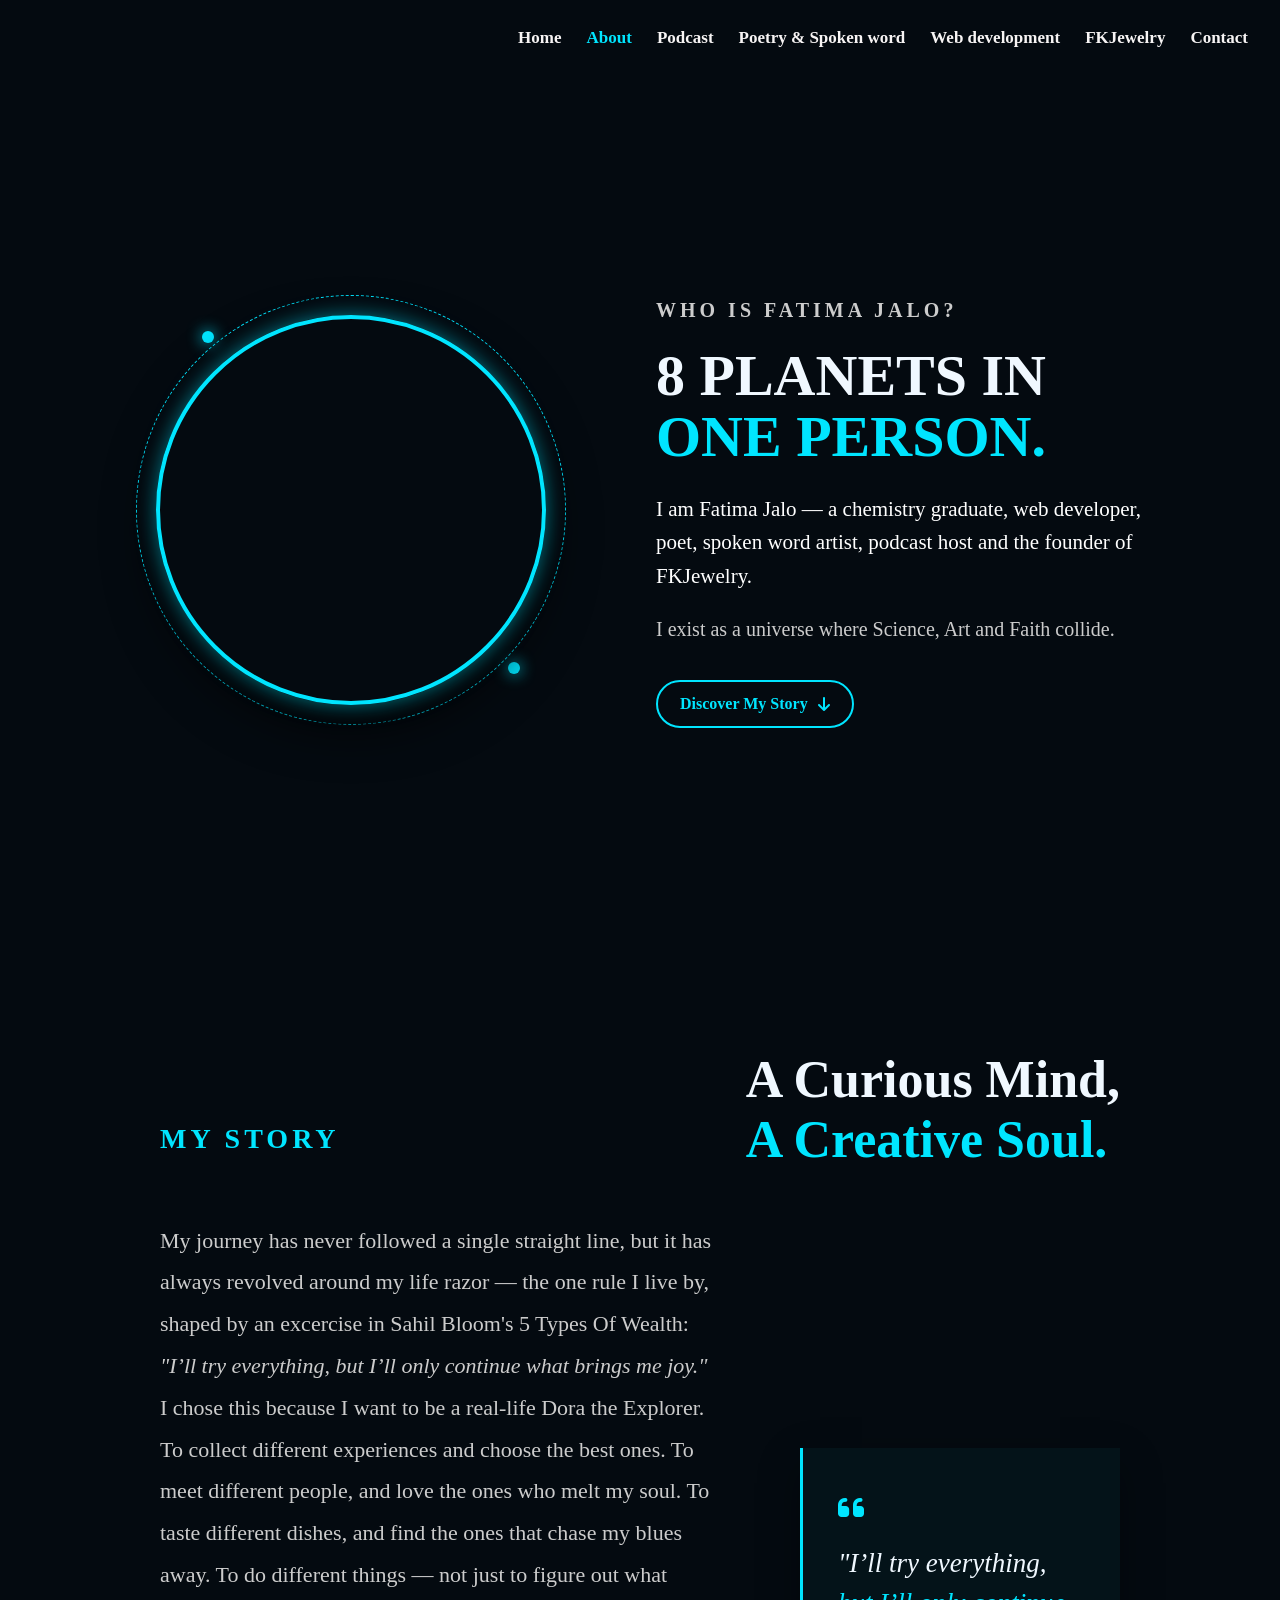
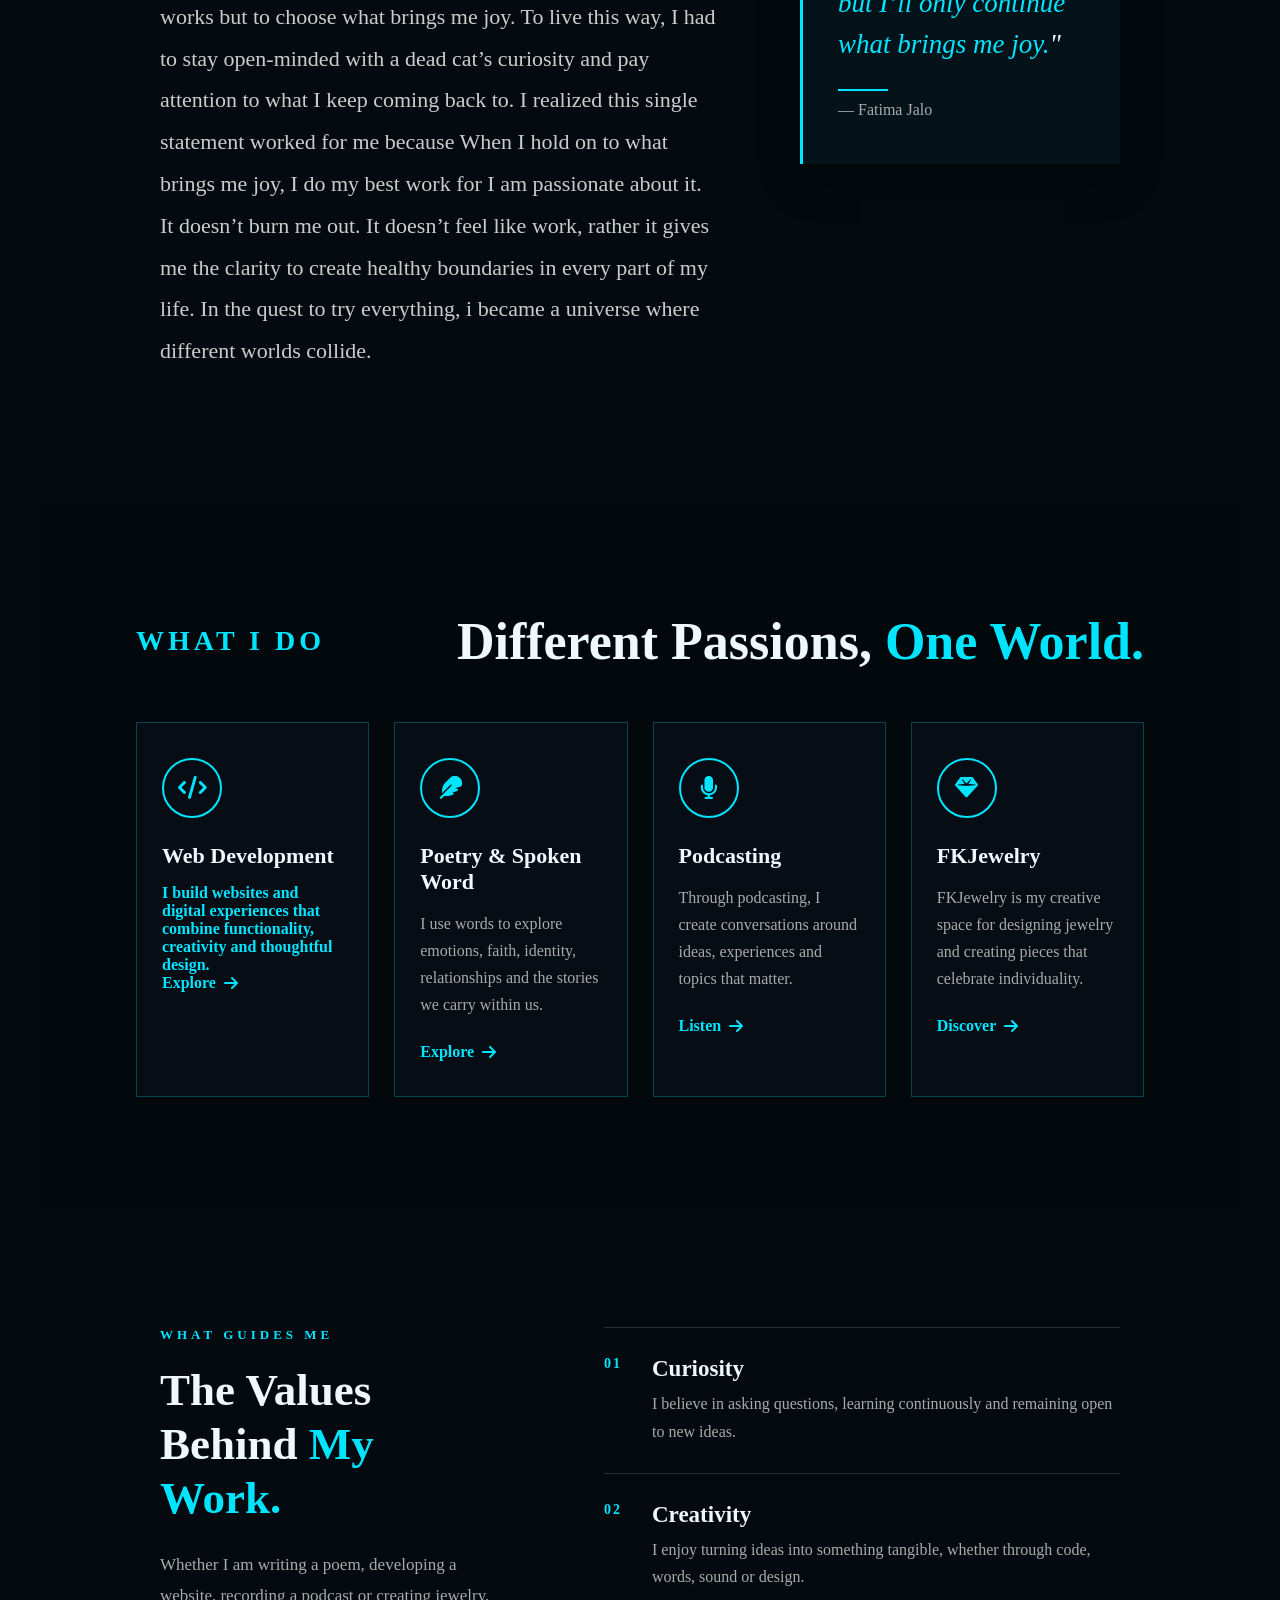
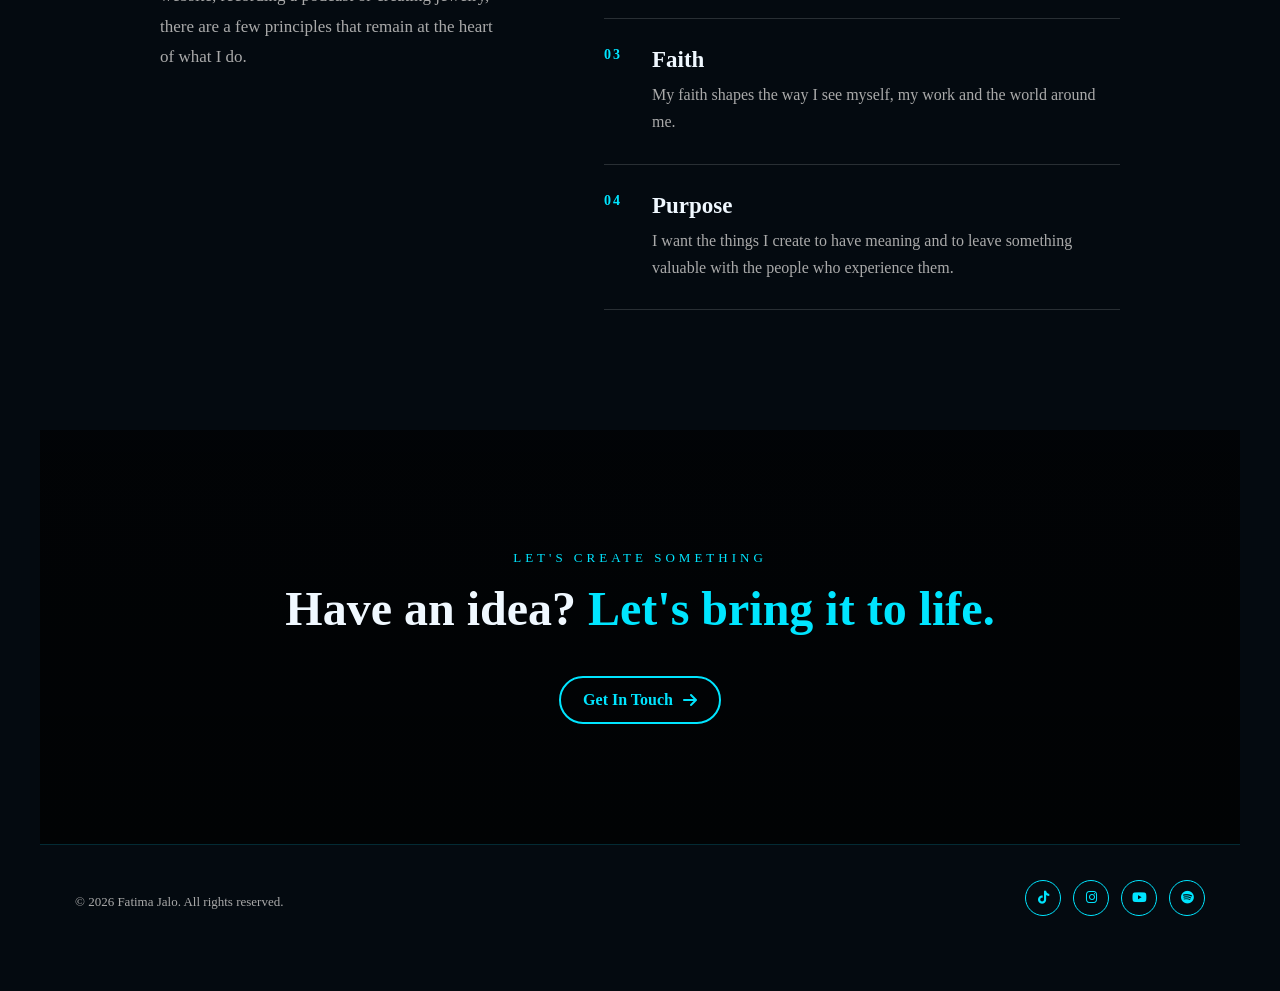
==== about.html @ ada79c73 "Rename About.html to about.html" ====
<!DOCTYPE html>
<html lang="en">
<head>
    <meta charset="UTF-8">
    <meta http-equiv="X-UA-Compatible" content="IE=edge">
    <meta name="viewport" content="width=device-width, initial-scale=1.0">

    <meta name="description"
          content="Learn more about Fatima Jalo, a chemistry graduate, web developer, poet, podcast host, spoken word artist and founder of FKJewelry.">

    <meta name="keywords"
          content="Fatima Jalo, web developer, chemistry, poetry, spoken word, podcast, FKJewelry, Nigeria">

    <meta name="author" content="Fatima Jalo">

    <title>About - Fatima Jalo</title>

    <!-- Font Awesome -->
    <link
        href="https://cdnjs.cloudflare.com/ajax/libs/font-awesome/6.5.0/css/all.min.css"
        rel="stylesheet">

    <!-- Main stylesheet -->
    <link rel="stylesheet" href="css stylesheet.css">

    <!-- About page stylesheet -->
    <link rel="stylesheet" href="about.css">
</head>

<body>

<div class="overlay">

    <!-- ================= NAVBAR ================= -->

    <header>
        <nav class="navbar">
            <a href="Index.html">Home</a>
            <a href="About.html" class="active">About</a>
            <a href="Podcast.html">Podcast</a>
            <a href="Poetry & Spoken word.html">Poetry & Spoken word</a>
            <a href="Web development.html">Web development</a>
            <a href="FKJewelry.html">FKJewelry</a>
            <a href="Contact.html">Contact</a>
        </nav>
    </header>


    <!-- ================= ABOUT HERO ================= -->

    <main>

        <section class="about-hero">

            <div class="about-image">
                <div class="image-ring"></div>

                <img
                    src="WhatsApp Image 2026-08-05 at 4.56.08 AM.jpeg"
                    alt="Fatima Jalo"
                    class="about-photo">
            </div>


            <div class="about-intro">

                <p class="small-heading">WHO IS FATIMA JALO?</p>

                <h1>
                    8 PLANETS IN<span> ONE PERSON.</span>
                </h1>

                <p class="intro-text">
                    I am Fatima Jalo — a chemistry graduate, web developer,
                    poet, spoken word artist, podcast host and the founder
                    of FKJewelry.
                </p>

                <p>
                    I exist as a universe where Science, Art and Faith collide.
                </p>

                <a href="#my-story" class="about-button">
                    Discover My Story
                    <i class="fa-solid fa-arrow-down"></i>
                </a>

            </div>

        </section>


        <!-- ================= MY STORY ================= -->

        <section class="story-section" id="my-story">

            <div class="section-heading">
                <p>MY STORY</p>
                <h2>A Curious Mind,<br><span>A Creative Soul.</span></h2>
            </div>

            <div class="story-content">

                <div class="story-text">

                    <p>
                        My journey has never followed a single straight line,
                        but it has always revolved around my life razor — 
                        the one rule I live by, shaped by an excercise in Sahil Bloom's 5 Types Of Wealth:
                         <br><em>"I’ll try everything, but I’ll only continue what brings me joy."</em><br>
                         I chose this because I want to be a real-life Dora the Explorer.
                         To collect different experiences and choose the best ones.
                         To meet different people, and love the ones who melt my soul.
                         To taste different dishes, and find the ones that chase my blues away.
                         To do different things — not just to figure out what works but to choose what brings me joy.
                         
                        To live this way, I had to stay open-minded with a dead cat’s curiosity and pay attention to what I keep coming back to.
                        
                        I realized this single statement worked for me because 
                         When I hold on to what brings me joy,  I do my best work for I am passionate about it.
                         It doesn’t burn me out. It doesn’t feel like work, rather  it gives me the clarity to 
                         create healthy boundaries in every part of my life. In the quest to try everything, i became a universe where different worlds collide. 
                 

                    </p>

                    

                </div>

                <div class="quote-box">

                    <i class="fa-solid fa-quote-left"></i>

                    <blockquote>
                        "I’ll try everything, 
                        <span>but I’ll only continue what brings me joy.</span>"
                    </blockquote>

                    <div class="quote-line"></div>

                    <p>— Fatima Jalo</p>

                </div>

            </div>

        </section>


        <!-- ================= WHAT I DO ================= -->

        <section class="work-section">

            <div class="section-heading center">

                <p>WHAT I DO</p>

                <h2>
                    Different Passions,
                    <span>One World.</span>
                </h2>

            </div>


            <div class="cards-container">

                <!-- Web Development -->

                <div class="about-card">

                    <div class="card-icon">
                        <i class="fa-solid fa-code"></i>
                    </div>

                    <h3>Web Development</h3>

                    <a href="we img.jpg"

                    <p>
                        I build websites and digital experiences that combine
                        functionality, creativity and thoughtful design.
                    </p>

                    <a href="Web development.html">
                        Explore
                        <i class="fa-solid fa-arrow-right"></i>
                    </a>

                </div>


                <!-- Poetry -->

                <div class="about-card">

                    <div class="card-icon">
                        <i class="fa-solid fa-feather"></i>
                    </div>

                    <h3>Poetry & Spoken Word</h3>

                    <p>
                        I use words to explore emotions, faith, identity,
                        relationships and the stories we carry within us.
                    </p>

                    <a href="Poetry & Spoken word.html">
                        Explore
                        <i class="fa-solid fa-arrow-right"></i>
                    </a>

                </div>


                <!-- Podcast -->

                <div class="about-card">

                    <div class="card-icon">
                        <i class="fa-solid fa-microphone"></i>
                    </div>

                    <h3>Podcasting</h3>

                    <p>
                        Through podcasting, I create conversations around
                        ideas, experiences and topics that matter.
                    </p>

                    <a href="Podcast.html">
                        Listen
                        <i class="fa-solid fa-arrow-right"></i>
                    </a>

                </div>


                <!-- Jewelry -->

                <div class="about-card">

                    <div class="card-icon">
                        <i class="fa-solid fa-gem"></i>
                    </div>

                    <h3>FKJewelry</h3>

                    <p>
                        FKJewelry is my creative space for designing jewelry
                        and creating pieces that celebrate individuality.
                    </p>

                    <a href="FKJewelry.html">
                        Discover
                        <i class="fa-solid fa-arrow-right"></i>
                    </a>

                </div>

            </div>

        </section>


        <!-- ================= MY VALUES ================= -->

        <section class="values-section">

            <div class="values-intro">

                <p class="small-heading">WHAT GUIDES ME</p>

                <h2>
                    The Values Behind
                    <span>My Work.</span>
                </h2>

                <p>
                    Whether I am writing a poem, developing a website,
                    recording a podcast or creating jewelry, there are a few
                    principles that remain at the heart of what I do.
                </p>

            </div>


            <div class="values-list">

                <div class="value">
                    <span>01</span>

                    <div>
                        <h3>Curiosity</h3>
                        <p>
                            I believe in asking questions, learning continuously
                            and remaining open to new ideas.
                        </p>
                    </div>
                </div>


                <div class="value">
                    <span>02</span>

                    <div>
                        <h3>Creativity</h3>
                        <p>
                            I enjoy turning ideas into something tangible,
                            whether through code, words, sound or design.
                        </p>
                    </div>
                </div>


                <div class="value">
                    <span>03</span>

                    <div>
                        <h3>Faith</h3>
                        <p>
                            My faith shapes the way I see myself, my work and
                            the world around me.
                        </p>
                    </div>
                </div>


                <div class="value">
                    <span>04</span>

                    <div>
                        <h3>Purpose</h3>
                        <p>
                            I want the things I create to have meaning and to
                            leave something valuable with the people who
                            experience them.
                        </p>
                    </div>
                </div>

            </div>

        </section>


        <!-- ================= CALL TO ACTION ================= -->

        <section class="about-cta">

            <p>LET'S CREATE SOMETHING</p>

            <h2>
                Have an idea?
                <span>Let's bring it to life.</span>
            </h2>

            <a href="Contact.html" class="cta-button">
                Get In Touch
                <i class="fa-solid fa-arrow-right"></i>
            </a>

        </section>

    </main>


    <!-- ================= FOOTER ================= -->

    <footer>

        <p>
            © 2026 Fatima Jalo. All rights reserved.
        </p>

        <div class="footer-socials">

            <a href="https://www.tiktok.com/@fatimajalo"
               target="_blank"
               rel="noopener noreferrer">
                <i class="fa-brands fa-tiktok"></i>
            </a>

            <a href="https://www.instagram.com/e.ffkayy"
               target="_blank"
               rel="noopener noreferrer">
                <i class="fa-brands fa-instagram"></i>
            </a>

            <a href="https://youtube.com/@effkayy._jalo"
               target="_blank"
               rel="noopener noreferrer">
                <i class="fa-brands fa-youtube"></i>
            </a>

            <a href="https://open.spotify.com/show/6qIzVNLpwldoMzjCNXjj7g"
               target="_blank"
               rel="noopener noreferrer">
                <i class="fa-brands fa-spotify"></i>
            </a>

        </div>

    </footer>

</div>

</body>
</html>
---- css stylesheet.css ----
*{margin: 0;
  padding: 0;
  box-sizing: border-box;}

  
   body { background-image: url('bb.jpg'); 
    background-size: cover;
    background-position: center;
    background-attachment: fixed;
    background-repeat: no-repeat;
      color: aliceblue; }
    
    .overlay {
    background-color: rgba(0, 0, 0, 0.4);
    min-height: 100vh;
    padding: 40px;
    }

    .hero{ display: flex !important;
    flex-direction: row !important;
    align-items: center;
    justify-content: space-between;
    gap: 40px;
    padding: 0 6%;
    min-height: 100vh;
    width: 100%;
}

    .circle{ width: 470px;
     height: 470px;
     border-radius: 70%;
     object-fit: cover;
     position:relative;
     z-index: 2;
     border: 4px solid #071f3534;
     box-shadow: 0 20px 50px rgba(14, 13, 13, 0.932); }

     .hero-text {
    flex: 0 1 55%; 
}
.hero-text h3 { font-size: 30px; margin-bottom: 8px; font-weight: 400; }
.hero-text h1 { font-size: 70px; margin-bottom: 8px; font-weight: 700; }
.hero-text h2 { font-size: 30px; margin-bottom: 18px; font-weight: 600; }
.hero-text h2 span { color: #00E5FF; }
.hero-text p { font-size: 25px; line-height: 1.7; color: #ccc; margin-bottom: 25px; }


    .hero-image{
    position: relative;
    width: 470px;
    height: 470px;
    display: flex;
    justify-content: center;
    align-items: center;
}
.orbit-container{position: absolute;
    width: 650px;   
    height: 650px;
    top: 50%;
    left: 50%;
    transform: translate(-50%, -50%);
    animation: rotate 25s linear infinite;}

.orbit-container:hover{animation-play-state: running;}


.orbit{
    position: absolute;
    top: 50%;
    left: 50%;
    width: 100px;
    height: 100px;
    margin: -50px;
} 

.orbit-img {
    position: absolute;
    width: 100px;
    height: 100px;
    border-radius: 50%;
    border: 3px solid #00E5FF;
    object-fit: cover;
    box-shadow: 0 0 15px #00E5FF;
    z-index: 1;
    transition: 0.3s;
    animation:  counter-rotate 25s linear infinite;
}
.orbit-img:hover {
    transform: scale(1.1);
    box-shadow: 0 0 25px #00E5FF;
}

.orbit1{
    transform: rotate(0deg) translateX(325px);
}

.orbit2{
    transform: rotate(60deg) translateX(325px);
}

.orbit3{
    transform: rotate(120deg) translateX(325px);
}

.orbit4{
    transform: rotate(180deg) translateX(325px);
}

.orbit5{
    transform: rotate(240deg) translateX(325px);
}

.orbit6{
    transform: rotate(300deg) translateX(325px);
}

@keyframes rotate{from{ transform: translate(-50%,-50%) rotate(0deg);}
to{transform: translate(-50%,-50%)rotate(360deg);}
 }
@keyframes counter-rotate {
    from { transform: rotate(0deg); }
    to { transform: rotate(-360deg); }
}
    

    .navbar {
      position: fixed;  
      top: 20px;
      right: 20px;       
      display: flex;    
      gap:1px;        
      z-index: 1000;  
    font-size: 18px;
  font-family:'Times New Roman', Times, serif ;
   text-decoration: none;}

  .navbar a {
    color: rgb(247, 244, 244);
   
    text-decoration: none;  
    font-family:'Times New Roman', Times, serif;
    font-size: 17px;
    font-weight: bold;
    padding: 8px 12px;
    transition: 0.3s;
  }
  


    
  .social-icons {
    display: flex;
    gap: 15px;
    margin-bottom: 30px;
}

.social-icons a {
    width: 40px;
    height: 40px;
    border: 2px solid #00E5FF;
    border-radius: 50%;
    display: flex;
    align-items: center;
    justify-content: center;
    color: #00E5FF;
    text-decoration: none;
    transition: 0.3s;
}

.social-icons a:hover {
    background: #00E5FF;
    color: #0A0E14;
      box-shadow: 0 0 15px #00E5FF;}

```css
/* =========================================
   ABOUT PAGE
========================================= */

* {
    margin: 0;
    padding: 0;
    box-sizing: border-box;
}


html {
    scroll-behavior: smooth;
}


body {
    background-image: url('bb.jpg');
    background-size: cover;
    background-position: center;
    background-attachment: fixed;
    background-repeat: no-repeat;

    background-color: #07101a;
    color: aliceblue;

    font-family: 'Times New Roman', Times, serif;
}


.overlay {
    background: rgba(0, 0, 0, 0.55);
    min-height: 100vh;
}


/* =========================================
   NAVBAR
========================================= */

.navbar {
    position: fixed;
    top: 20px;
    right: 20px;

    display: flex;
    gap: 4px;

    z-index: 1000;
}


.navbar a {
    color: white;
    text-decoration: none;

    font-size: 16px;
    font-weight: bold;

    padding: 8px 12px;

    transition: 0.3s ease;
}


.navbar a:hover,
.navbar a.active {
    color: #00E5FF;
}


/* =========================================
   ABOUT HERO
========================================= */

.about-hero {
    min-height: 100vh;

    display: flex;
    align-items: center;
    justify-content: center;

    gap: 90px;

    padding: 120px 8% 80px;
}


/* IMAGE */

.about-image {
    position: relative;

    width: 430px;
    height: 430px;

    display: flex;
    align-items: center;
    justify-content: center;

    flex-shrink: 0;
}


.about-photo {
    width: 390px;
    height: 390px;

    object-fit: cover;
    object-position: center;

    border-radius: 50%;

    border: 4px solid #00E5FF;

    box-shadow:
        0 0 20px rgba(0, 229, 255, 0.5),
        0 20px 50px rgba(0, 0, 0, 0.8);

    position: relative;
    z-index: 2;
}


.image-ring {
    position: absolute;

    width: 430px;
    height: 430px;

    border-radius: 50%;

    border: 1px dashed #00E5FF;

    animation: spin 20s linear infinite;
}


.image-ring::before,
.image-ring::after {
    content: "";

    position: absolute;

    width: 12px;
    height: 12px;

    background: #00E5FF;

    border-radius: 50%;

    box-shadow: 0 0 15px #00E5FF;
}


.image-ring::before {
    top: 35px;
    left: 65px;
}


.image-ring::after {
    bottom: 50px;
    right: 45px;
}


@keyframes spin {

    from {
        transform: rotate(0deg);
    }

    to {
        transform: rotate(360deg);
    }

}


/* =========================================
   INTRO TEXT
========================================= */

.about-intro {
    max-width: 600px;
}


.small-heading {
    color: #00E5FF;

    font-size: 30px;
    font-weight: bold;

    letter-spacing: 4px;

    margin-bottom: 15px;
}


.about-intro h1 {
    font-size: 58px;
    line-height: 1.05;

    margin-bottom: 25px;
}


.about-intro h1 span,
.section-heading span,
.values-intro span,
.about-cta span {
    color: #00E5FF;
}


.about-intro p {
    color: #ccc;

    font-size: 20px;
    line-height: 1.8;

    margin-bottom: 18px;
}


.about-intro .intro-text {
    color: white;

    font-size: 21px;
    line-height: 1.6;
}


.about-button,
.cta-button {
    display: inline-flex;

    align-items: center;
    gap: 10px;

    margin-top: 15px;

    padding: 13px 22px;

    border: 2px solid #00E5FF;
    border-radius: 30px;

    color: #00E5FF;

    text-decoration: none;

    font-weight: bold;

    transition: 0.3s ease;
}


.about-button:hover,
.cta-button:hover {
    background: #00E5FF;
    color: #07101a;

    box-shadow: 0 0 25px rgba(0, 229, 255, 0.6);
}


/* =========================================
   STORY
========================================= */

.story-section {
    padding: 110px 10%;
}


.section-heading {
    margin-bottom: 50px;
}


.section-heading > p {
    color: #00E5FF;

    font-size: 28px;
    font-weight: bold;

    letter-spacing: 4px;

    margin-bottom: 15px;
}


.section-heading h2 {
    font-size: 48px;
    line-height: 1.15;
}


.story-content {
    display: grid;

    grid-template-columns: 1.4fr 0.8fr;

    gap: 80px;

    align-items: center;
}


.story-text p {
    color: #ccc;

    font-size: 22px;
    line-height: 1.9;

    margin-bottom: 20px;
}


/* QUOTE */

.quote-box {
    padding: 45px 35px;

    border-left: 3px solid #00E5FF;

    background: rgba(0, 229, 255, 0.04);

    box-shadow: 0 15px 40px rgba(0, 0, 0, 0.3);
}


.quote-box > i {
    color: #00E5FF;

    font-size: 30px;

    margin-bottom: 20px;
}


.quote-box blockquote {
    font-size: 27px;

    line-height: 1.5;

    font-style: italic;
}


.quote-box blockquote span {
    color: #00E5FF;
}


.quote-line {
    width: 50px;
    height: 2px;

    background: #00E5FF;

    margin: 25px 0 10px;
}


.quote-box p {
    color: #aaa;
}


/* =========================================
   WHAT I DO
========================================= */

.work-section {
    padding: 110px 8%;

    background: rgba(0, 0, 0, 0.25);
}


.center {
    text-align: center;
}


.cards-container {
    display: grid;

    grid-template-columns: repeat(4, 1fr);

    gap: 25px;

    max-width: 1300px;

    margin: auto;
}


.about-card {
    padding: 35px 25px;

    border: 1px solid rgba(0, 229, 255, 0.25);

    background: rgba(7, 15, 25, 0.75);

    transition: 0.4s ease;

    position: relative;

    overflow: hidden;
}


.about-card::before {
    content: "";

    position: absolute;

    top: 0;
    left: 0;

    width: 100%;
    height: 3px;

    background: #00E5FF;

    transform: scaleX(0);

    transform-origin: left;

    transition: 0.4s ease;
}


.about-card:hover {
    transform: translateY(-10px);

    border-color: #00E5FF;

    box-shadow: 0 15px 35px rgba(0, 229, 255, 0.12);
}


.about-card:hover::before {
    transform: scaleX(1);
}


.card-icon {
    width: 60px;
    height: 60px;

    border-radius: 50%;

    display: flex;
    align-items: center;
    justify-content: center;

    border: 2px solid #00E5FF;

    color: #00E5FF;

    font-size: 23px;

    margin-bottom: 25px;
}


.about-card h3 {
    font-size: 22px;

    margin-bottom: 15px;
}


.about-card p {
    color: #aaa;

    line-height: 1.7;

    margin-bottom: 25px;
}


.about-card a {
    color: #00E5FF;

    text-decoration: none;

    font-weight: bold;

    display: inline-flex;

    gap: 8px;

    align-items: center;
}


/* =========================================
   VALUES
========================================= */

.values-section {
    padding: 120px 10%;

    display: grid;

    grid-template-columns: 0.8fr 1.2fr;

    gap: 100px;
}


.values-intro h2 {
    font-size: 45px;

    line-height: 1.2;

    margin-bottom: 25px;
}


.values-intro > p:last-child {
    color: #aaa;

    font-size: 17px;

    line-height: 1.8;
}


.values-list {
    border-top: 1px solid rgba(255,255,255,0.15);
}


.value {
    display: flex;

    gap: 30px;

    padding: 28px 0;

    border-bottom: 1px solid rgba(255,255,255,0.15);
}


.value > span {
    color: #00E5FF;

    font-size: 14px;

    font-weight: bold;

    letter-spacing: 2px;
}


.value h3 {
    font-size: 23px;

    margin-bottom: 8px;
}


.value p {
    color: #aaa;

    line-height: 1.7;
}


/* =========================================
   CALL TO ACTION
========================================= */

.about-cta {
    text-align: center;

    padding: 120px 20px;

    background:
        linear-gradient(
            rgba(0, 0, 0, 0.65),
            rgba(0, 0, 0, 0.75)
        );
}


.about-cta > p {
    color: #00E5FF;

    letter-spacing: 4px;

    font-size: 13px;

    margin-bottom: 15px;
}


.about-cta h2 {
    font-size: 48px;

    max-width: 800px;

    margin: 0 auto 25px;
}


/* =========================================
   FOOTER
========================================= */

footer {
    padding: 30px 8%;

    display: flex;

    justify-content: space-between;

    align-items: center;

    border-top: 1px solid rgba(255,255,255,0.1);

    color: #888;
}


.footer-socials {
    display: flex;

    gap: 12px;
}


.footer-socials a {
    width: 35px;
    height: 35px;

    border: 1px solid #00E5FF;

    border-radius: 50%;

    display: flex;

    align-items: center;
    justify-content: center;

    color: #00E5FF;

    text-decoration: none;

    transition: 0.3s ease;
}


.footer-socials a:hover {
    background: #00E5FF;

    color: #07101a;

    box-shadow: 0 0 15px #00E5FF;
}


/* =========================================
   RESPONSIVE DESIGN
========================================= */

@media (max-width: 1100px) {

    .about-hero {
        gap: 40px;
    }

    .about-image {
        transform: scale(0.85);
    }

    .about-intro h1 {
        font-size: 48px;
    }

    .cards-container {
        grid-template-columns: repeat(2, 1fr);
    }

    .values-section {
        grid-template-columns: 1fr;
        gap: 50px;
    }

}


@media (max-width: 800px) {

    .navbar {
        position: absolute;

        top: 15px;
        right: 10px;

        left: 10px;

        justify-content: center;

        flex-wrap: wrap;
    }

    .navbar a {
        font-size: 13px;

        padding: 6px;
    }


    .about-hero {
        flex-direction: column;

        text-align: center;

        padding-top: 150px;
    }


    .about-image {
        width: 330px;
        height: 330px;
    }


    .about-photo {
        width: 300px;
        height: 300px;
    }


    .image-ring {
        width: 330px;
        height: 330px;
    }


    .about-intro h1 {
        font-size: 43px;
    }


    .about-intro .intro-text {
        font-size: 18px;
    }


    .story-content {
        grid-template-columns: 1fr;

        gap: 40px;
    }


    .section-heading h2 {
        font-size: 38px;
    }


    .cards-container {
        grid-template-columns: 1fr;
    }


    footer {
        flex-direction: column;

        gap: 20px;

        text-align: center;
    }

}


@media (max-width: 500px) {

    .about-hero {
        padding-left: 20px;
        padding-right: 20px;
    }


    .story-section,
    .values-section {
        padding-left: 25px;
        padding-right: 25px;
    }


    .about-image {
        transform: scale(0.8);
        margin-bottom: -40px;
    }


    .about-intro h1 {
        font-size: 38px;
    }


    .about-cta h2 {
        font-size: 34px;
    }

}


```css
/* =========================================
   PODCAST PAGE
========================================= */

* {
    margin: 0;
    padding: 0;
    box-sizing: border-box;
}


html {
    scroll-behavior: smooth;
}


body {

    background-image: url('bb.jpg');

    background-size: cover;

    background-position: center;

    background-attachment: fixed;

    background-repeat: no-repeat;

    background-color: #07101a;

    color: aliceblue;

    font-family: 'Times New Roman', Times, serif;
}


.podcast-overlay {

    min-height: 100vh;

    background: rgba(0, 0, 0, 0.65);
}


/* =========================================
   NAVBAR
========================================= */

.navbar {

    position: fixed;

    top: 20px;

    right: 20px;

    display: flex;

    gap: 3px;

    z-index: 1000;

    flex-wrap: wrap;
}


.navbar a {

    color: white;

    text-decoration: none;

    font-size: 16px;

    font-weight: bold;

    padding: 8px 11px;

    transition: 0.3s ease;
}


.navbar a:hover,
.navbar a.active {

    color: #00E5FF;

}


/* =========================================
   HERO
========================================= */

.podcast-hero {

    min-height: 100vh;

    padding: 140px 9% 90px;

    display: flex;

    align-items: center;

    justify-content: space-between;

    gap: 70px;

}


.podcast-hero-text {

    max-width: 650px;

}


.eyebrow,
.section-label {

    color: #00E5FF;

    font-size: 13px;

    font-weight: bold;

    letter-spacing: 4px;

    margin-bottom: 18px;
}


.podcast-hero h1 {

    font-size: clamp(55px, 7vw, 90px);

    line-height: 0.98;

    margin-bottom: 30px;

}


.podcast-hero h1 span {

    color: #00E5FF;

}


.hero-description {

    color: #ccc;

    font-size: 19px;

    line-height: 1.8;

    max-width: 600px;

    margin-bottom: 30px;

}


/* =========================================
   BUTTONS
========================================= */

.podcast-buttons {

    display: flex;

    gap: 15px;

    flex-wrap: wrap;

}


.spotify-button,
.outline-button,
.host-button {

    display: inline-flex;

    align-items: center;

    justify-content: center;

    gap: 10px;

    padding: 13px 22px;

    border-radius: 30px;

    text-decoration: none;

    font-weight: bold;

    transition: 0.3s ease;
}


.spotify-button {

    background: #00E5FF;

    color: #07101a;

    border: 2px solid #00E5FF;
}


.spotify-button:hover {

    background: transparent;

    color: #00E5FF;

    box-shadow: 0 0 25px rgba(0,229,255,0.4);

}


.outline-button,
.host-button {

    border: 2px solid #00E5FF;

    color: #00E5FF;

}


.outline-button:hover,
.host-button:hover {

    background: #00E5FF;

    color: #07101a;

}


/* =========================================
   STATS
========================================= */

.podcast-stats {

    display: flex;

    gap: 45px;

    margin-top: 50px;

}


.podcast-stats div {

    display: flex;

    flex-direction: column;

    gap: 5px;

}


.podcast-stats strong {

    color: #00E5FF;

    font-size: 25px;

}


.podcast-stats span {

    color: #888;

    font-size: 13px;

}


/* =========================================
   PODCAST ARTWORK
========================================= */

.podcast-artwork {

    width: 470px;

    height: 470px;

    position: relative;

    display: flex;

    align-items: center;

    justify-content: center;

    flex-shrink: 0;

}


.artwork-glow {

    position: absolute;

    width: 380px;

    height: 380px;

    border-radius: 50%;

    background: rgba(0,229,255,0.12);

    filter: blur(45px);

}


.artwork-circle {

    width: 360px;

    height: 360px;

    border-radius: 50%;

    position: relative;

    z-index: 3;

}


.artwork-circle img {

    width: 100%;

    height: 100%;

    border-radius: 50%;

    object-fit: cover;

    border: 4px solid #00E5FF;

    box-shadow:

        0 0 25px rgba(0,229,255,0.5),

        0 20px 50px rgba(0,0,0,0.8);
}


.play-button {

    position: absolute;

    width: 75px;

    height: 75px;

    border-radius: 50%;

    background: #00E5FF;

    color: #07101a;

    display: flex;

    align-items: center;

    justify-content: center;

    font-size: 25px;

    bottom: 15px;

    right: 15px;

    box-shadow: 0 0 25px rgba(0,229,255,0.6);

    transition: 0.3s ease;

}


.play-button:hover {

    transform: scale(1.1);

}


.sound-wave {

    position: absolute;

    border: 1px solid rgba(0,229,255,0.5);

    border-radius: 50%;

    animation: pulse 3s ease-in-out infinite;

}


.wave-one {

    width: 400px;

    height: 400px;

}


.wave-two {

    width: 440px;

    height: 440px;

    animation-delay: 0.8s;

}


.wave-three {

    width: 480px;

    height: 480px;

    animation-delay: 1.6s;

}


@keyframes pulse {

    0%,
    100% {

        transform: scale(0.95);

        opacity: 0.3;

    }

    50% {

        transform: scale(1.05);

        opacity: 0.8;

    }

}


/* =========================================
   ABOUT PODCAST
========================================= */

.podcast-about {

    padding: 120px 10%;

    background: rgba(0,0,0,0.25);

}


.about-grid {

    display: grid;

    grid-template-columns: 1fr 1fr;

    gap: 100px;

    align-items: start;

}


.about-grid h2 {

    font-size: 50px;

    line-height: 1.2;

}


.about-grid h2 span {

    color: #00E5FF;

}


.about-copy p {

    color: #aaa;

    font-size: 17px;

    line-height: 1.9;

    margin-bottom: 20px;

}


/* =========================================
   EPISODES
========================================= */

.episodes-section {

    padding: 120px 8%;

}


.section-heading {

    display: flex;

    align-items: end;

    justify-content: space-between;

    gap: 30px;

    margin-bottom: 50px;

}


.section-heading h2 {

    font-size: 50px;

}


.section-heading h2 span {

    color: #00E5FF;

}


.all-episodes {

    color: #00E5FF;

    text-decoration: none;

    font-weight: bold;

}


.episodes-grid {

    display: grid;

    grid-template-columns: repeat(3, 1fr);

    gap: 25px;

}


.episode-card {

    background: rgba(7,15,25,0.8);

    border: 1px solid rgba(0,229,255,0.2);

    transition: 0.4s ease;

}


.episode-card:hover {

    transform: translateY(-8px);

    border-color: #00E5FF;

    box-shadow: 0 15px 35px rgba(0,229,255,0.12);

}


.episode-image {

    height: 260px;

    position: relative;

    overflow: hidden;

}


.episode-image img {

    width: 100%;

    height: 100%;

    object-fit: cover;

    transition: 0.5s ease;

}


.episode-card:hover .episode-image img {

    transform: scale(1.08);

}


.episode-number {

    position: absolute;

    top: 15px;

    left: 15px;

    width: 45px;

    height: 45px;

    border-radius: 50%;

    background: #00E5FF;

    color: #07101a;

    display: flex;

    align-items: center;

    justify-content: center;

    font-weight: bold;

}


.episode-info {

    padding: 25px;

}


.episode-type {

    color: #00E5FF;

    font-size: 11px;

    letter-spacing: 2px;

    margin-bottom: 10px;

}


.episode-info h3 {

    font-size: 25px;

    margin-bottom: 12px;

}


.episode-info p:not(.episode-type) {

    color: #999;

    line-height: 1.7;

    margin-bottom: 20px;

}


.episode-info a {

    color: #00E5FF;

    text-decoration: none;

    font-weight: bold;

    display: inline-flex;

    gap: 8px;

}


/* =========================================
   TOPICS
========================================= */

.topics-section {

    padding: 120px 8%;

    background: rgba(0,0,0,0.3);

}


.topics-title {

    max-width: 700px;

    margin-bottom: 55px;

}


.topics-title h2 {

    font-size: 50px;

    line-height: 1.2;

}


.topics-title h2 span {

    color: #00E5FF;

}


.topics-grid {

    display: grid;

    grid-template-columns: repeat(4, 1fr);

    gap: 20px;

}


.topic {

    min-height: 250px;

    padding: 30px;

    border: 1px solid rgba(0,229,255,0.2);

    position: relative;

    transition: 0.3s ease;

}


.topic:hover {

    border-color: #00E5FF;

    transform: translateY(-5px);

}


.topic > span {

    color: #00E5FF;

    font-size: 12px;

    letter-spacing: 2px;

}


.topic i {

    display: block;

    color: #00E5FF;

    font-size: 28px;

    margin: 30px 0 20px;

}


.topic h3 {

    font-size: 23px;

    margin-bottom: 10px;

}


.topic p {

    color: #999;

    line-height: 1.6;

}


/* =========================================
   HOST
========================================= */

.host-section {

    padding: 120px 10%;

    display: grid;

    grid-template-columns: 0.8fr 1.2fr;

    gap: 90px;

    align-items: center;

}


.host-image {

    width: 380px;

    height: 380px;

    margin: auto;

}


.host-image img {

    width: 100%;

    height: 100%;

    border-radius: 50%;

    object-fit: cover;

    border: 4px solid #00E5FF;

    box-shadow: 0 0 35px rgba(0,229,255,0.3);

}


.host-text h2 {

    font-size: 55px;

    margin-bottom: 25px;

}


.host-text h2 span {

    color: #00E5FF;

}


.host-text > p:not(.section-label) {

    color: #aaa;

    font-size: 17px;

    line-height: 1.8;

    margin-bottom: 20px;

}


/* =========================================
   SPOTIFY CTA
========================================= */

.spotify-cta {

    padding: 120px 20px;

    text-align: center;

    background:

        radial-gradient(
            circle at center,
            rgba(0,229,255,0.12),
            transparent 55%
        );

}


.spotify-icon {

    width: 70px;

    height: 70px;

    border-radius: 50%;

    border: 2px solid #00E5FF;

    color: #00E5FF;

    display: flex;

    align-items: center;

    justify-content: center;

    font-size: 30px;

    margin: 0 auto 25px;

}


.spotify-cta > p {

    color: #00E5FF;

    font-size: 12px;

    letter-spacing: 4px;

    font-weight: bold;

}


.spotify-cta h2 {

    font-size: 55px;

    margin: 15px auto;

}


.spotify-cta h2 span {

    color: #00E5FF;

}


.cta-description {

    color: #999 !important;

    letter-spacing: normal !important;

    font-size: 17px !important;

    font-weight: normal !important;

    margin-bottom: 25px;

}


/* =========================================
   FOOTER
========================================= */

footer {

    padding: 30px 8%;

    border-top: 1px solid rgba(255,255,255,0.1);

    display: flex;

    align-items: center;

    justify-content: space-between;

    color: #777;

}


.footer-socials {

    display: flex;

    gap: 12px;

}


.footer-socials a {

    width: 36px;

    height: 36px;

    border: 1px solid #00E5FF;

    border-radius: 50%;

    display: flex;

    align-items: center;

    justify-content: center;

    color: #00E5FF;

    text-decoration: none;

    transition: 0.3s ease;

}


.footer-socials a:hover {

    background: #00E5FF;

    color: #07101a;

}


/* =========================================
   RESPONSIVE
========================================= */

@media (max-width: 1100px) {

    .podcast-hero {

        padding-left: 6%;

        padding-right: 6%;

    }


    .podcast-artwork {

        transform: scale(0.8);

        margin-left: -40px;

    }


    .episodes-grid {

        grid-template-columns: repeat(2, 1fr);

    }


    .topics-grid {

        grid-template-columns: repeat(2, 1fr);

    }

}


@media (max-width: 800px) {

    .navbar {

        position: absolute;

        top: 15px;

        left: 10px;

        right: 10px;

        justify-content: center;

    }


    .navbar a {

        font-size: 12px;

        padding: 6px;

    }


    .podcast-hero {

        flex-direction: column;

        text-align: center;

        padding-top: 150px;

    }


    .podcast-hero-text {

        max-width: 700px;

    }


    .podcast-buttons {

        justify-content: center;

    }


    .podcast-stats {

        justify-content: center;

    }


    .podcast-artwork {

        margin: 0;

        transform: scale(0.75);

        margin-top: -40px;

    }


    .about-grid {

        grid-template-columns: 1fr;

        gap: 40px;

    }


    .episodes-grid {

        grid-template-columns: 1fr;

    }


    .topics-grid {

        grid-template-columns: 1fr;

    }


    .host-section {

        grid-template-columns: 1fr;

        text-align: center;

    }


    .host-image {

        width: 300px;

        height: 300px;

    }


    .section-heading {

        align-items: flex-start;

        flex-direction: column;

    }


    footer {

        flex-direction: column;

        gap: 20px;

        text-align: center;

    }

}


@media (max-width: 500px) {

    .podcast-hero h1 {

        font-size: 48px;

    }


    .podcast-hero {

        padding-left: 20px;

        padding-right: 20px;

    }


    .podcast-artwork {

        transform: scale(0.6);

        margin-top: -70px;

    }


    .podcast-stats {

        gap: 25px;

    }


    .podcast-about,
    .episodes-section,
    .topics-section,
    .host-section {

        padding-left: 25px;

        padding-right: 25px;

    }


    .about-grid h2,
    .section-heading h2,
    .topics-title h2 {

        font-size: 38px;

    }


    .host-text h2,
    .spotify-cta h2 {

        font-size: 42px;

    }

}


```css
/* =========================================
   POETRY & SPOKEN WORD PAGE
========================================= */

* {
    margin: 0;
    padding: 0;
    box-sizing: border-box;
}


html {
    scroll-behavior: smooth;
}


body {

    background-image: url('bb.jpg');

    background-size: cover;

    background-position: center;

    background-attachment: fixed;

    background-repeat: no-repeat;

    background-color: #07101a;

    color: aliceblue;

    font-family: 'Times New Roman', Times, serif;
}


.poetry-overlay {

    min-height: 100vh;

    background: rgba(0, 0, 0, 0.68);

}


/* =========================================
   NAVBAR
========================================= */

.navbar {

    position: fixed;

    top: 20px;

    right: 20px;

    display: flex;

    gap: 3px;

    flex-wrap: wrap;

    z-index: 1000;

}


.navbar a {

    color: white;

    text-decoration: none;

    font-size: 16px;

    font-weight: bold;

    padding: 8px 11px;

    transition: 0.3s ease;

}


.navbar a:hover,
.navbar a.active {

    color: #00E5FF;

}


/* =========================================
   COMMON
========================================= */

.section-label {

    color: #00E5FF;

    font-size: 12px;

    font-weight: bold;

    letter-spacing: 4px;

    margin-bottom: 18px;

}


/* =========================================
   HERO
========================================= */

.poetry-hero {

    min-height: 100vh;

    padding: 140px 10% 90px;

    display: grid;

    grid-template-columns: 1.2fr 0.8fr;

    align-items: center;

    gap: 80px;

}


.hero-content {

    max-width: 700px;

}


.eyebrow {

    color: #00E5FF;

    font-size: 13px;

    font-weight: bold;

    letter-spacing: 5px;

    margin-bottom: 20px;

}


.poetry-hero h1 {

    font-size: clamp(65px, 8vw, 105px);

    line-height: 0.9;

    margin-bottom: 35px;

}


.poetry-hero h1 span {

    color: #00E5FF;

}


.hero-description {

    max-width: 600px;

    color: #bbb;

    font-size: 19px;

    line-height: 1.8;

    margin-bottom: 15px;

}


.hero-buttons {

    display: flex;

    gap: 15px;

    flex-wrap: wrap;

    margin-top: 35px;

}


.primary-button,
.secondary-button {

    display: inline-flex;

    align-items: center;

    justify-content: center;

    gap: 10px;

    padding: 13px 22px;

    border-radius: 30px;

    text-decoration: none;

    font-weight: bold;

    transition: 0.3s ease;

}


.primary-button {

    color: #07101a;

    background: #00E5FF;

    border: 2px solid #00E5FF;

}


.primary-button:hover {

    background: transparent;

    color: #00E5FF;

    box-shadow: 0 0 25px rgba(0,229,255,0.4);

}


.secondary-button {

    color: #00E5FF;

    border: 2px solid #00E5FF;

}


.secondary-button:hover {

    background: #00E5FF;

    color: #07101a;

}


/* =========================================
   HERO POEM
========================================= */

.hero-poem {

    min-height: 360px;

    padding: 40px;

    display: flex;

    flex-direction: column;

    justify-content: center;

    position: relative;

}


.vertical-line {

    position: absolute;

    left: 0;

    top: 10%;

    width: 2px;

    height: 80%;

    background: #00E5FF;

    box-shadow: 0 0 15px #00E5FF;

}


.hero-poem p {

    font-size: 38px;

    line-height: 1.35;

    font-style: italic;

}


.hero-poem p span {

    color: #00E5FF;

}


.hero-poem small {

    margin-top: 30px;

    color: #888;

    font-size: 15px;

}


/* =========================================
   INTRO
========================================= */

.poetry-intro {

    padding: 120px 10%;

    background: rgba(0,0,0,0.25);

}


.intro-grid {

    display: grid;

    grid-template-columns: 1fr 1fr;

    gap: 100px;

}


.intro-grid h2 {

    font-size: 55px;

    line-height: 1.15;

}


.intro-grid h2 span {

    color: #00E5FF;

}


.intro-text p {

    color: #aaa;

    font-size: 18px;

    line-height: 1.9;

    margin-bottom: 20px;

}


/* =========================================
   FEATURED POEM
========================================= */

.featured-poem {

    padding: 120px 12%;

}


.featured-heading {

    display: flex;

    justify-content: space-between;

    align-items: center;

}


.featured-heading > span {

    color: #00E5FF;

    font-size: 14px;

    letter-spacing: 3px;

}


.poem-container {

    max-width: 950px;

    margin: 50px auto 0;

    padding: 70px;

    display: grid;

    grid-template-columns: 0.8fr 1.2fr;

    gap: 80px;

    border: 1px solid rgba(0,229,255,0.2);

    background:

        linear-gradient(
            135deg,
            rgba(0,229,255,0.05),
            rgba(0,0,0,0.4)
        );

    position: relative;

}


.poem-container::before {

    content: "“";

    position: absolute;

    top: -50px;

    left: 25px;

    font-size: 180px;

    color: rgba(0,229,255,0.08);

}


.poem-title p {

    color: #00E5FF;

    font-size: 12px;

    letter-spacing: 3px;

    margin-bottom: 15px;

}


.poem-title h2 {

    font-size: 58px;

    font-style: italic;

}


.poem-line {

    width: 60px;

    height: 2px;

    background: #00E5FF;

    margin-top: 25px;

}


.poem-text {

    font-size: 23px;

    line-height: 1.9;

    font-style: italic;

}


.poem-text p {

    margin-bottom: 25px;

}


.poem-text .signature {

    color: #00E5FF;

    font-size: 15px;

    font-style: normal;

    margin-top: 40px;

}


/* =========================================
   THEMES
========================================= */

.themes-section {

    padding: 120px 8%;

    background: rgba(0,0,0,0.3);

}


.themes-heading {

    max-width: 700px;

    margin-bottom: 55px;

}


.themes-heading h2 {

    font-size: 52px;

    line-height: 1.15;

}


.themes-heading h2 span {

    color: #00E5FF;

}


.themes-grid {

    display: grid;

    grid-template-columns: repeat(4, 1fr);

    gap: 20px;

}


.theme-card {

    min-height: 270px;

    padding: 30px;

    border: 1px solid rgba(0,229,255,0.2);

    transition: 0.4s ease;

}


.theme-card:hover {

    transform: translateY(-8px);

    border-color: #00E5FF;

    box-shadow: 0 15px 35px rgba(0,229,255,0.1);

}


.theme-card > span {

    color: #00E5FF;

    font-size: 12px;

    letter-spacing: 2px;

}


.theme-card i {

    display: block;

    color: #00E5FF;

    font-size: 28px;

    margin: 35px 0 20px;

}


.theme-card h3 {

    font-size: 24px;

    margin-bottom: 12px;

}


.theme-card p {

    color: #999;

    line-height: 1.7;

}


/* =========================================
   SPOKEN WORD
========================================= */

.spoken-section {

    padding: 130px 10%;

    display: grid;

    grid-template-columns: 0.9fr 1.1fr;

    gap: 100px;

    align-items: center;

}


.spoken-visual {

    min-height: 400px;

    display: flex;

    align-items: center;

    justify-content: center;

    position: relative;

}


.mic-circle {

    width: 180px;

    height: 180px;

    border-radius: 50%;

    border: 2px solid #00E5FF;

    color: #00E5FF;

    display: flex;

    align-items: center;

    justify-content: center;

    font-size: 60px;

    box-shadow:

        0 0 30px rgba(0,229,255,0.25),

        inset 0 0 30px rgba(0,229,255,0.08);

    animation: microphonePulse 3s ease-in-out infinite;

}


@keyframes microphonePulse {

    0%,
    100% {

        transform: scale(1);

    }

    50% {

        transform: scale(1.06);

    }

}


.audio-lines {

    position: absolute;

    display: flex;

    align-items: center;

    gap: 8px;

    height: 300px;

}


.audio-lines span {

    width: 3px;

    background: #00E5FF;

    border-radius: 10px;

    animation: audioWave 1.2s ease-in-out infinite alternate;

}


.audio-lines span:nth-child(1) {

    height: 50px;

}


.audio-lines span:nth-child(2) {

    height: 90px;

    animation-delay: .1s;

}


.audio-lines span:nth-child(3) {

    height: 130px;

    animation-delay: .2s;

}


.audio-lines span:nth-child(4) {

    height: 170px;

    animation-delay: .3s;

}


.audio-lines span:nth-child(5) {

    height: 130px;

    animation-delay: .4s;

}


.audio-lines span:nth-child(6) {

    height: 90px;

    animation-delay: .5s;

}


.audio-lines span:nth-child(7) {

    height: 50px;

    animation-delay: .6s;

}


@keyframes audioWave {

    from {

        transform: scaleY(0.5);

        opacity: 0.4;

    }

    to {

        transform: scaleY(1);

        opacity: 1;

    }

}


.spoken-content h2 {

    font-size: 55px;

    line-height: 1.15;

    margin-bottom: 25px;

}


.spoken-content h2 span {

    color: #00E5FF;

}


.spoken-content > p:not(.section-label) {

    color: #aaa;

    font-size: 18px;

    line-height: 1.8;

    margin-bottom: 20px;

}


/* =========================================
   POEM CARDS
========================================= */

.poems-section {

    padding: 120px 8%;

    background: rgba(0,0,0,0.25);

}


.section-heading h2 {

    font-size: 52px;

}


.section-heading h2 span {

    color: #00E5FF;

}


.poems-grid {

    display: grid;

    grid-template-columns: repeat(3, 1fr);

    gap: 25px;

    margin-top: 50px;

}


.poem-card {

    padding: 35px;

    min-height: 320px;

    border: 1px solid rgba(0,229,255,0.2);

    background: rgba(7,15,25,0.65);

    transition: 0.4s ease;

    position: relative;

}


.poem-card:hover {

    transform: translateY(-8px);

    border-color: #00E5FF;

}


.poem-card-number {

    color: #00E5FF;

    font-size: 13px;

    margin-bottom: 35px;

}


.poem-category {

    color: #00E5FF;

    font-size: 11px;

    letter-spacing: 3px;

    margin-bottom: 12px;

}


.poem-card h3 {

    font-size: 29px;

    font-style: italic;

    margin-bottom: 15px;

}


.poem-card > p:not(.poem-category) {

    color: #999;

    line-height: 1.7;

    margin-bottom: 30px;

}


.poem-card a {

    color: #00E5FF;

    text-decoration: none;

    font-weight: bold;

    display: inline-flex;

    gap: 8px;

}


/* =========================================
   CTA
========================================= */

.poetry-cta {

    padding: 130px 20px;

    text-align: center;

    background:

        radial-gradient(
            circle at center,
            rgba(0,229,255,0.1),
            transparent 55%
        );

}


.poetry-cta h2 {

    font-size: 60px;

    margin: 15px auto 20px;

}


.poetry-cta h2 span {

    color: #00E5FF;

}


.poetry-cta > p:not(.section-label) {

    color: #999;

    font-size: 17px;

    margin-bottom: 30px;

}


/* =========================================
   FOOTER
========================================= */

footer {

    padding: 30px 8%;

    border-top: 1px solid rgba(255,255,255,0.1);

    display: flex;

    align-items: center;

    justify-content: space-between;

    color: #777;

}


.footer-socials {

    display: flex;

    gap: 12px;

}


.footer-socials a {

    width: 36px;

    height: 36px;

    border: 1px solid #00E5FF;

    border-radius: 50%;

    display: flex;

    align-items: center;

    justify-content: center;

    color: #00E5FF;

    text-decoration: none;

    transition: 0.3s ease;

}


.footer-socials a:hover {

    background: #00E5FF;

    color: #07101a;

}


/* =========================================
   RESPONSIVE
========================================= */

@media (max-width: 1100px) {

    .poetry-hero {

        padding-left: 7%;

        padding-right: 7%;

    }


    .themes-grid {

        grid-template-columns: repeat(2, 1fr);

    }


    .poems-grid {

        grid-template-columns: repeat(2, 1fr);

    }

}


@media (max-width: 800px) {

    .navbar {

        position: absolute;

        top: 15px;

        left: 10px;

        right: 10px;

        justify-content: center;

    }


    .navbar a {

        font-size: 12px;

        padding: 6px;

    }


    .poetry-hero {

        grid-template-columns: 1fr;

        text-align: center;

        padding-top: 150px;

    }


    .hero-buttons {

        justify-content: center;

    }


    .hero-poem {

        min-height: 280px;

        text-align: left;

        max-width: 500px;

        margin: auto;

    }


    .intro-grid {

        grid-template-columns: 1fr;

        gap: 40px;

    }


    .poem-container {

        grid-template-columns: 1fr;

        gap: 40px;

        padding: 45px 30px;

    }


    .spoken-section {

        grid-template-columns: 1fr;

        gap: 40px;

        text-align: center;

    }


    .poems-grid {

        grid-template-columns: 1fr;

    }


    footer {

        flex-direction: column;

        gap: 20px;

        text-align: center;

    }

}


@media (max-width: 500px) {

    .poetry-hero {

        padding-left: 25px;

        padding-right: 25px;

    }


    .poetry-hero h1 {

        font-size: 55px;

    }


    .poetry-intro,
    .featured-poem,
    .themes-section,
    .spoken-section,
    .poems-section {

        padding-left: 25px;

        padding-right: 25px;

    }


    .intro-grid h2,
    .themes-heading h2,
    .section-heading h2 {

        font-size: 40px;

    }


    .poem-title h2 {

        font-size: 45px;

    }


    .poem-text {

        font-size: 20px;

    }


    .poetry-cta h2 {

        font-size: 42px;

    }

}


```css
/* =========================================
   WEB DEVELOPMENT PAGE
========================================= */

* {
    margin: 0;
    padding: 0;
    box-sizing: border-box;
}


html {
    scroll-behavior: smooth;
}


body {

    background-image: url('bb.jpg');

    background-size: cover;

    background-position: center;

    background-attachment: fixed;

    background-repeat: no-repeat;

    background-color: #07101a;

    color: aliceblue;

    font-family: 'Times New Roman', Times, serif;
}


.dev-overlay {

    min-height: 100vh;

    background: rgba(0, 0, 0, 0.68);

}


/* =========================================
   NAVBAR
========================================= */

.navbar {

    position: fixed;

    top: 20px;

    right: 20px;

    display: flex;

    gap: 3px;

    flex-wrap: wrap;

    z-index: 1000;

}


.navbar a {

    color: white;

    text-decoration: none;

    font-size: 16px;

    font-weight: bold;

    padding: 8px 11px;

    transition: 0.3s ease;

}


.navbar a:hover,
.navbar a.active {

    color: #00E5FF;

}


/* =========================================
   COMMON
========================================= */

.section-label {

    color: #00E5FF;

    font-size: 12px;

    font-weight: bold;

    letter-spacing: 4px;

    margin-bottom: 18px;

}


.primary-button,
.secondary-button {

    display: inline-flex;

    align-items: center;

    justify-content: center;

    gap: 10px;

    padding: 13px 22px;

    border-radius: 30px;

    text-decoration: none;

    font-weight: bold;

    transition: 0.3s ease;

}


.primary-button {

    background: #00E5FF;

    color: #07101a;

    border: 2px solid #00E5FF;

}


.primary-button:hover {

    background: transparent;

    color: #00E5FF;

    box-shadow: 0 0 25px rgba(0,229,255,0.4);

}


.secondary-button {

    color: #00E5FF;

    border: 2px solid #00E5FF;

}


.secondary-button:hover {

    background: #00E5FF;

    color: #07101a;

}


/* =========================================
   HERO
========================================= */

.dev-hero {

    min-height: 100vh;

    padding: 140px 8% 90px;

    display: flex;

    align-items: center;

    justify-content: space-between;

    gap: 70px;

}


.dev-hero-content {

    max-width: 650px;

}


.eyebrow {

    color: #00E5FF;

    font-size: 13px;

    font-weight: bold;

    letter-spacing: 5px;

    margin-bottom: 20px;

}


.dev-hero h1 {

    font-size: clamp(58px, 7vw, 90px);

    line-height: 0.98;

    margin-bottom: 30px;

}


.dev-hero h1 span {

    color: #00E5FF;

}


.hero-description {

    color: #bbb;

    font-size: 19px;

    line-height: 1.8;

    max-width: 600px;

    margin-bottom: 30px;

}


.hero-buttons {

    display: flex;

    gap: 15px;

    flex-wrap: wrap;

}


/* =========================================
   CODE WINDOW
========================================= */

.code-window {

    width: 520px;

    min-height: 380px;

    background: #08121c;

    border: 1px solid rgba(0,229,255,0.35);

    border-radius: 12px;

    box-shadow:

        0 0 35px rgba(0,229,255,0.1),

        0 25px 60px rgba(0,0,0,0.7);

    overflow: hidden;

    transform: perspective(1000px) rotateY(-5deg);

}


.window-top {

    height: 48px;

    background: #0d1924;

    display: flex;

    align-items: center;

    justify-content: center;

    position: relative;

    border-bottom: 1px solid rgba(255,255,255,0.08);

}


.window-top p {

    color: #777;

    font-family: monospace;

    font-size: 13px;

}


.window-dots {

    position: absolute;

    left: 15px;

    display: flex;

    gap: 7px;

}


.window-dots span {

    width: 11px;

    height: 11px;

    border-radius: 50%;

    background: #263746;

}


.code-content {

    padding: 35px;

    font-family: Consolas, monospace;

    font-size: 14px;

    line-height: 2;

    color: #ddd;

}


.indent {

    padding-left: 25px;

}


.code-purple {

    color: #c792ea;

}


.code-blue {

    color: #82aaff;

}


.code-green {

    color: #c3e88d;

}


.cursor {

    display: inline-block;

    width: 8px;

    height: 17px;

    background: #00E5FF;

    vertical-align: middle;

    animation: blink 1s infinite;

}


@keyframes blink {

    0%,
    50% {

        opacity: 1;

    }

    51%,
    100% {

        opacity: 0;

    }

}


.code-signature {

    margin-top: 40px;

    font-family: monospace;

    display: flex;

    gap: 5px;

    align-items: center;

}


.code-signature span {

    color: #00E5FF;

}


.code-signature small {

    color: #777;

    font-family: 'Times New Roman', Times, serif;

    margin-left: 12px;

}


/* =========================================
   INTRO
========================================= */

.dev-intro {

    padding: 120px 10%;

    background: rgba(0,0,0,0.25);

}


.intro-grid {

    display: grid;

    grid-template-columns: 1fr 1fr;

    gap: 100px;

}


.intro-grid h2 {

    font-size: 55px;

    line-height: 1.15;

}


.intro-grid h2 span {

    color: #00E5FF;

}


.intro-text p {

    color: #aaa;

    font-size: 18px;

    line-height: 1.9;

    margin-bottom: 20px;

}


/* =========================================
   SERVICES
========================================= */

.services-section {

    padding: 120px 8%;

}


.services-heading {

    max-width: 700px;

    margin-bottom: 55px;

}


.services-heading h2 {

    font-size: 52px;

    line-height: 1.15;

}


.services-heading h2 span {

    color: #00E5FF;

}


.services-grid {

    display: grid;

    grid-template-columns: repeat(4, 1fr);

    gap: 20px;

}


.service-card {

    min-height: 390px;

    padding: 30px;

    border: 1px solid rgba(0,229,255,0.2);

    background: rgba(7,15,25,0.65);

    transition: 0.4s ease;

    position: relative;

}


.service-card:hover {

    transform: translateY(-8px);

    border-color: #00E5FF;

    box-shadow: 0 15px 35px rgba(0,229,255,0.1);

}


.service-number {

    color: #00E5FF;

    font-size: 12px;

    letter-spacing: 2px;

}


.service-icon {

    width: 60px;

    height: 60px;

    border: 2px solid #00E5FF;

    border-radius: 50%;

    color: #00E5FF;

    display: flex;

    align-items: center;

    justify-content: center;

    font-size: 23px;

    margin: 35px 0 25px;

}


.service-card h3 {

    font-size: 23px;

    margin-bottom: 15px;

}


.service-card > p {

    color: #999;

    line-height: 1.7;

    margin-bottom: 20px;

}


.service-card ul {

    list-style: none;

}


.service-card li {

    color: #777;

    margin-bottom: 8px;

    font-size: 14px;

}


.service-card li::before {

    content: "→";

    color: #00E5FF;

    margin-right: 8px;

}


/* =========================================
   SKILLS
========================================= */

.skills-section {

    padding: 120px 10%;

    background: rgba(0,0,0,0.3);

    display: grid;

    grid-template-columns: 0.9fr 1.1fr;

    gap: 100px;

    align-items: center;

}


.skills-content h2 {

    font-size: 50px;

    line-height: 1.15;

    margin-bottom: 25px;

}


.skills-content h2 span {

    color: #00E5FF;

}


.skills-content > p:last-child {

    color: #999;

    font-size: 17px;

    line-height: 1.8;

}


.skills-grid {

    display: grid;

    grid-template-columns: repeat(3, 1fr);

    gap: 15px;

}


.skill {

    min-height: 130px;

    border: 1px solid rgba(0,229,255,0.2);

    display: flex;

    flex-direction: column;

    align-items: center;

    justify-content: center;

    gap: 12px;

    transition: 0.3s ease;

}


.skill:hover {

    border-color: #00E5FF;

    transform: translateY(-5px);

}


.skill i {

    color: #00E5FF;

    font-size: 32px;

}


.skill span {

    color: #aaa;

    font-size: 14px;

}


/* =========================================
   PROJECTS
========================================= */

.projects-section {

    padding: 120px 8%;

}


.projects-heading {

    display: flex;

    justify-content: space-between;

    align-items: end;

    gap: 50px;

    margin-bottom: 50px;

}


.projects-heading h2 {

    font-size: 52px;

}


.projects-heading h2 span {

    color: #00E5FF;

}


.projects-heading > p {

    max-width: 400px;

    color: #888;

    line-height: 1.7;

}


.projects-grid {

    display: grid;

    grid-template-columns: repeat(3, 1fr);

    gap: 25px;

}


.project-card {

    border: 1px solid rgba(0,229,255,0.2);

    background: rgba(7,15,25,0.7);

    transition: 0.4s ease;

    overflow: hidden;

}


.project-card:hover {

    transform: translateY(-8px);

    border-color: #00E5FF;

}


.project-image {

    height: 270px;

    position: relative;

    overflow: hidden;

    background: #0a1722;

}


.browser-bar {

    height: 35px;

    background: #101e2b;

    display: flex;

    align-items: center;

    gap: 6px;

    padding-left: 15px;

}


.browser-bar span {

    width: 8px;

    height: 8px;

    border-radius: 50%;

    background: #536575;

}


.project-preview {

    height: calc(100% - 35px);

    display: flex;

    flex-direction: column;

    align-items: center;

    justify-content: center;

    gap: 15px;

}


.preview-line {

    width: 120px;

    height: 4px;

    background: #00E5FF;

}


.preview-title {

    font-size: 27px;

}


.preview-button {

    padding: 7px 18px;

    border: 1px solid #00E5FF;

    color: #00E5FF;

    border-radius: 20px;

    font-size: 12px;

}


.preview-jewelry {

    font-size: 55px;

    color: #00E5FF;

    font-style: italic;

}


.preview-code {

    font-family: monospace;

    font-size: 55px;

    color: #00E5FF;

}


.project-info {

    padding: 25px;

}


.project-info p {

    color: #00E5FF;

    font-size: 11px;

    letter-spacing: 3px;

    margin-bottom: 10px;

}


.project-info h3 {

    font-size: 23px;

    margin-bottom: 12px;

}


.project-info span {

    color: #777;

    font-size: 13px;

}


/* =========================================
   PROCESS
========================================= */

.process-section {

    padding: 120px 10%;

    background: rgba(0,0,0,0.25);

}


.process-heading {

    margin-bottom: 50px;

}


.process-heading h2 {

    font-size: 52px;

}


.process-heading h2 span {

    color: #00E5FF;

}


.process-list {

    max-width: 900px;

    margin: auto;

}


.process-item {

    display: grid;

    grid-template-columns: 70px 1fr;

    gap: 35px;

    padding: 30px 0;

    border-bottom: 1px solid rgba(255,255,255,0.12);

}


.process-item > span {

    color: #00E5FF;

    font-size: 13px;

    letter-spacing: 2px;

}


.process-item h3 {

    font-size: 25px;

    margin-bottom: 10px;

}


.process-item p {

    color: #999;

    line-height: 1.7;

}


/* =========================================
   CTA
========================================= */

.dev-cta {

    padding: 130px 20px;

    text-align: center;

    background:

        radial-gradient(
            circle at center,
            rgba(0,229,255,0.1),
            transparent 55%
        );

}


.cta-code {

    font-family: monospace;

    font-size: 45px;

    color: #00E5FF;

    margin-bottom: 20px;

}


.dev-cta h2 {

    font-size: 58px;

    line-height: 1.15;

    max-width: 850px;

    margin: 15px auto 20px;

}


.dev-cta h2 span {

    color: #00E5FF;

}


.dev-cta > p:not(.section-label) {

    color: #888;

    font-size: 17px;

    margin-bottom: 30px;

}


/* =========================================
   FOOTER
========================================= */

footer {

    padding: 30px 8%;

    border-top: 1px solid rgba(255,255,255,0.1);

    display: flex;

    align-items: center;

    justify-content: space-between;

    color: #777;

}


.footer-socials {

    display: flex;

    gap: 12px;

}


.footer-socials a {

    width: 36px;

    height: 36px;

    border: 1px solid #00E5FF;

    border-radius: 50%;

    display: flex;

    align-items: center;

    justify-content: center;

    color: #00E5FF;

    text-decoration: none;

    transition: 0.3s ease;

}


.footer-socials a:hover {

    background: #00E5FF;

    color: #07101a;

}


/* =========================================
   RESPONSIVE
========================================= */

@media (max-width: 1100px) {

    .dev-hero {

        padding-left: 6%;

        padding-right: 6%;

    }


    .code-window {

        width: 430px;

    }


    .services-grid {

        grid-template-columns: repeat(2, 1fr);

    }


    .projects-grid {

        grid-template-columns: repeat(2, 1fr);

    }

}


@media (max-width: 800px) {

    .navbar {

        position: absolute;

        top: 15px;

        left: 10px;

        right: 10px;

        justify-content: center;

    }


    .navbar a {

        font-size: 12px;

        padding: 6px;

    }


    .dev-hero {

        flex-direction: column;

        text-align: center;

        padding-top: 150px;

    }


    .hero-buttons {

        justify-content: center;

    }


    .code-signature {

        justify-content: center;

    }


    .code-window {

        width: 100%;

        max-width: 520px;

        transform: none;

    }


    .intro-grid {

        grid-template-columns: 1fr;

        gap: 40px;

    }


    .skills-section {

        grid-template-columns: 1fr;

        gap: 50px;

    }


    .projects-heading {

        flex-direction: column;

        align-items: flex-start;

    }


    .projects-grid {

        grid-template-columns: 1fr;

    }


    footer {

        flex-direction: column;

        gap: 20px;

        text-align: center;

    }

}


@media (max-width: 500px) {

    .dev-hero {

        padding-left: 25px;

        padding-right: 25px;

    }


    .dev-hero h1 {

        font-size: 53px;

    }


    .dev-intro,
    .services-section,
    .skills-section,
    .projects-section,
    .process-section {

        padding-left: 25px;

        padding-right: 25px;

    }


    .intro-grid h2,
    .services-heading h2,
    .skills-content h2,
    .projects-heading h2,
    .process-heading h2 {

        font-size: 40px;

    }


    .services-grid {

        grid-template-columns: 1fr;

    }


    .skills-grid {

        grid-template-columns: repeat(2, 1fr);

    }


    .dev-cta h2 {

        font-size: 42px;

    }


    .code-content {

        padding: 20px;

        font-size: 11px;

    }

}


/* =========================================
   FKJEWELRY
========================================= */

* {
    margin: 0;
    padding: 0;
    box-sizing: border-box;
}


html {
    scroll-behavior: smooth;
}


body {

    background-image: url('bb.jpg');

    background-size: cover;

    background-position: center;

    background-attachment: fixed;

    background-repeat: no-repeat;

    color: aliceblue;

    font-family: 'Times New Roman', Times, serif;

}


.overlay {

    background-color: rgba(0, 0, 0, 0.4);

    min-height: 100vh;

    padding: 40px;

}


/* =========================================
   NAVBAR
========================================= */

.navbar {

    position: fixed;

    top: 20px;

    right: 20px;

    display: flex;

    gap: 1px;

    z-index: 1000;

    font-size: 18px;

}


.navbar a {

    color: rgb(247, 244, 244);

    text-decoration: none;

    font-size: 17px;

    font-weight: bold;

    padding: 8px 12px;

    transition: 0.3s;

}


.navbar a:hover,
.navbar a.active {

    color: #00E5FF;

}


/* =========================================
   HERO
========================================= */

.jewelry-hero {

    min-height: 100vh;

    display: flex;

    flex-direction: row;

    align-items: center;

    justify-content: space-between;

    gap: 70px;

    padding: 70px 6% 30px;

}


.jewelry-text {

    flex: 0 1 52%;

}


.small-heading {

    color: #00E5FF;

    font-size: 13px;

    font-weight: bold;

    letter-spacing: 4px;

    margin-bottom: 18px;

}


.jewelry-text h1 {

    font-size: clamp(55px, 6vw, 82px);

    line-height: 1;

    margin-bottom: 15px;

}


.jewelry-text h1 span {

    color: #00E5FF;

    font-style: italic;

}


.jewelry-text h2 {

    font-size: 28px;

    font-weight: 400;

    margin-bottom: 22px;

}


.jewelry-intro {

    max-width: 590px;

    font-size: 17px;

    line-height: 1.8;

    color: #ccc;

}


.jewelry-buttons {

    display: flex;

    gap: 15px;

    margin-top: 30px;

    flex-wrap: wrap;

}


.primary-button,
.secondary-button {

    display: inline-flex;

    align-items: center;

    gap: 10px;

    padding: 12px 20px;

    text-decoration: none;

    font-size: 14px;

    transition: 0.3s;

}


.primary-button {

    background: #00E5FF;

    color: #071018;

    border: 2px solid #00E5FF;

}


.primary-button:hover {

    background: transparent;

    color: #00E5FF;

    box-shadow: 0 0 20px #00E5FF;

}


.secondary-button {

    border: 2px solid #00E5FF;

    color: #00E5FF;

}


.secondary-button:hover {

    background: #00E5FF;

    color: #071018;

}


.jewelry-socials {

    display: flex;

    align-items: center;

    gap: 12px;

    margin-top: 30px;

    color: #aaa;

    font-size: 13px;

}


.jewelry-socials a {

    width: 40px;

    height: 40px;

    border: 2px solid #00E5FF;

    border-radius: 50%;

    display: flex;

    align-items: center;

    justify-content: center;

    color: #00E5FF;

    text-decoration: none;

}


/* =========================================
   JEWELRY VISUAL
========================================= */

.jewelry-visual {

    width: 500px;

    height: 500px;

    position: relative;

    display: flex;

    align-items: center;

    justify-content: center;

}


.main-jewelry-image {

    width: 410px;

    height: 410px;

    object-fit: cover;

    object-position: center;

    border-radius: 50%;

    border: 4px solid rgba(0, 229, 255, 0.5);

    box-shadow:

        0 20px 50px rgba(14, 13, 13, 0.93),

        0 0 30px rgba(0, 229, 255, 0.18);

    position: relative;

    z-index: 3;

}


.jewelry-ring {

    position: absolute;

    width: 470px;

    height: 470px;

    border-radius: 50%;

    border: 1px solid rgba(0, 229, 255, 0.5);

    animation: ringRotate 18s linear infinite;

}


.jewelry-ring::before {

    content: "";

    position: absolute;

    width: 13px;

    height: 13px;

    border-radius: 50%;

    background: #00E5FF;

    box-shadow: 0 0 20px #00E5FF;

    top: 0;

    left: 50%;

}


.image-glow {

    position: absolute;

    width: 350px;

    height: 350px;

    background: rgba(0, 229, 255, 0.12);

    filter: blur(70px);

    border-radius: 50%;

}


.floating-detail {

    position: absolute;

    width: 58px;

    height: 58px;

    border-radius: 50%;

    border: 3px solid #00E5FF;

    background: rgba(5, 10, 15, 0.85);

    color: #00E5FF;

    display: flex;

    align-items: center;

    justify-content: center;

    box-shadow: 0 0 15px rgba(0, 229, 255, 0.5);

    z-index: 5;

}


.detail-one {

    top: 35px;

    right: 90px;

}


.detail-two {

    bottom: 60px;

    right: 40px;

}


.detail-three {

    bottom: 80px;

    left: 40px;

}


@keyframes ringRotate {

    from {

        transform: rotate(0deg);

    }

    to {

        transform: rotate(360deg);

    }

}


/* =========================================
   STORY
========================================= */

.jewelry-introduction {

    min-height: 80vh;

    display: flex;

    align-items: center;

    justify-content: center;

    gap: 100px;

    padding: 120px 8%;

}


.section-image img {

    width: 390px;

    height: 390px;

    border-radius: 50%;

    object-fit: cover;

    border: 3px solid rgba(0, 229, 255, 0.5);

    box-shadow: 0 20px 50px rgba(0,0,0,.7);

}


.section-text {

    max-width: 600px;

}


.section-text h2 {

    font-size: 58px;

    margin-bottom: 30px;

}


.section-text h2 span {

    color: #00E5FF;

    font-style: italic;

}


.section-text p:not(.small-heading) {

    color: #ccc;

    line-height: 1.8;

    margin-bottom: 20px;

    font-size: 16px;

}


/* =========================================
   COLLECTION
========================================= */

.collection {

    padding: 120px 7%;

}


.collection-heading {

    text-align: center;

    margin-bottom: 60px;

}


.collection-heading h2 {

    font-size: 58px;

    margin-bottom: 15px;

}


.collection-heading h2 span {

    color: #00E5FF;

    font-style: italic;

}


.collection-heading > p:last-child {

    color: #aaa;

}


.collection-grid {

    display: grid;

    grid-template-columns: repeat(3, 1fr);

    gap: 45px;

}


.jewelry-card {

    text-align: center;

}


.card-image {

    overflow: hidden;

    border-radius: 50%;

    width: 280px;

    height: 280px;

    margin: auto;

    border: 3px solid rgba(0, 229, 255, 0.4);

    box-shadow: 0 0 25px rgba(0, 229, 255, 0.12);

}


.card-image img {

    width: 100%;

    height: 100%;

    object-fit: cover;

    transition: .5s;

}


.jewelry-card:hover img {

    transform: scale(1.08);

}


.jewelry-card h3 {

    font-size: 24px;

    margin-top: 25px;

    margin-bottom: 10px;

}


.jewelry-card p {

    color: #aaa;

    line-height: 1.6;

    font-size: 14px;

}


/* =========================================
   CTA
========================================= */

.jewelry-cta {

    min-height: 65vh;

    display: flex;

    justify-content: center;

    align-items: center;

    text-align: center;

    padding: 80px 20px;

}


.jewelry-cta h2 {

    font-size: clamp(48px, 6vw, 75px);

    margin-bottom: 20px;

}


.jewelry-cta h2 span {

    color: #00E5FF;

    font-style: italic;

}


.jewelry-cta p:not(.small-heading) {

    color: #bbb;

    margin-bottom: 30px;

    font-size: 16px;

}


/* =========================================
   FOOTER
========================================= */

footer {

    border-top: 1px solid rgba(0,229,255,.15);

    text-align: center;

    padding: 40px;

}


footer h3 {

    font-size: 25px;

}


footer p {

    color: #aaa;

    margin-top: 8px;

}


.footer-social {

    margin-top: 20px;

}


.footer-social a {

    color: #00E5FF;

    font-size: 20px;

}


/* =========================================
   RESPONSIVE
========================================= */

@media (max-width: 1000px) {

    .jewelry-hero {

        flex-direction: column;

        text-align: center;

        padding-top: 130px;

    }


    .jewelry-intro {

        margin: auto;

    }


    .jewelry-buttons,
    .jewelry-socials {

        justify-content: center;

    }


    .jewelry-introduction {

        flex-direction: column;

        text-align: center;

    }


    .collection-grid {

        grid-template-columns: 1fr;

    }

}


@media (max-width: 650px) {

    .overlay {

        padding: 20px;

    }


    .navbar {

        display: none;

    }


    .jewelry-visual {

        width: 340px;

        height: 340px;

    }


    .main-jewelry-image {

        width: 280px;

        height: 280px;

    }


    .jewelry-ring {

        width: 320px;

        height: 320px;

    }


    .section-image img {

        width: 290px;

        height: 290px;

    }


    .collection-heading h2,
    .section-text h2 {

        font-size: 45px;

    }

}
/* =========================================
   CONTACT
   Same aesthetic as homepage
========================================= */

* {
    margin: 0;
    padding: 0;
    box-sizing: border-box;
}


html {
    scroll-behavior: smooth;
}


body {

    background-image: url('bb.jpg');

    background-size: cover;

    background-position: center;

    background-attachment: fixed;

    background-repeat: no-repeat;

    color: aliceblue;

    font-family: 'Times New Roman', Times, serif;

}


.overlay {

    background-color: rgba(0, 0, 0, 0.4);

    min-height: 100vh;

    padding: 40px;

}


/* =========================================
   NAVBAR
========================================= */

.navbar {

    position: fixed;

    top: 20px;

    right: 20px;

    display: flex;

    gap: 1px;

    z-index: 1000;

}


.navbar a {

    color: rgb(247, 244, 244);

    text-decoration: none;

    font-size: 17px;

    font-weight: bold;

    padding: 8px 12px;

    transition: .3s;

}


.navbar a:hover,
.navbar a.active {

    color: #00E5FF;

}


/* =========================================
   HERO
========================================= */

.contact-hero {

    min-height: 100vh;

    display: flex;

    align-items: center;

    justify-content: space-between;

    gap: 80px;

    padding: 70px 6% 50px;

}


.contact-text {

    flex: 1;

}


.small-heading {

    color: #00E5FF;

    font-size: 13px;

    letter-spacing: 4px;

    font-weight: bold;

    margin-bottom: 20px;

}


.contact-text h1 {

    font-size: clamp(70px, 8vw, 110px);

    line-height: .9;

    margin-bottom: 20px;

}


.contact-text h1 span {

    color: #00E5FF;

    font-style: italic;

}


.contact-text h2 {

    font-size: 28px;

    font-weight: 400;

    margin-bottom: 20px;

}


.description {

    color: #ccc;

    font-size: 17px;

    line-height: 1.8;

    max-width: 560px;

}


/* =========================================
   EMAIL
========================================= */

.email-link {

    display: inline-flex;

    align-items: center;

    gap: 15px;

    margin-top: 30px;

    color: #00E5FF;

    text-decoration: none;

    font-size: 17px;

    transition: .3s;

}


.email-link i {

    width: 45px;

    height: 45px;

    border: 2px solid #00E5FF;

    border-radius: 50%;

    display: flex;

    align-items: center;

    justify-content: center;

}


.email-link:hover {

    text-shadow: 0 0 12px #00E5FF;

}


/* =========================================
   SOCIALS
========================================= */

.social-icons {

    display: flex;

    gap: 15px;

    margin-top: 30px;

}


.social-icons a {

    width: 40px;

    height: 40px;

    border: 2px solid #00E5FF;

    border-radius: 50%;

    display: flex;

    align-items: center;

    justify-content: center;

    color: #00E5FF;

    text-decoration: none;

    transition: .3s;

}


.social-icons a:hover {

    background: #00E5FF;

    color: #071018;

    box-shadow: 0 0 18px #00E5FF;

}


/* =========================================
   FORM
========================================= */

.contact-form-wrapper {

    flex: 0 1 470px;

    position: relative;

}


.form-circle {

    position: absolute;

    width: 440px;

    height: 440px;

    border: 1px solid rgba(0,229,255,.35);

    border-radius: 50%;

    top: 50%;

    left: 50%;

    transform: translate(-50%, -50%);

    animation: rotateCircle 20s linear infinite;

}


.form-circle::before {

    content: "";

    position: absolute;

    width: 12px;

    height: 12px;

    background: #00E5FF;

    border-radius: 50%;

    box-shadow: 0 0 20px #00E5FF;

    top: -6px;

    left: 50%;

}


.contact-form {

    position: relative;

    z-index: 2;

    padding: 40px;

    background: rgba(5, 10, 15, .72);

    border: 1px solid rgba(0,229,255,.3);

    backdrop-filter: blur(8px);

    box-shadow: 0 20px 50px rgba(0,0,0,.6);

}


.form-title p {

    color: #00E5FF;

    font-size: 11px;

    letter-spacing: 3px;

    margin-bottom: 10px;

}


.form-title h3 {

    font-size: 34px;

    font-weight: 400;

    margin-bottom: 30px;

}


.form-title h3 span {

    color: #00E5FF;

    font-style: italic;

}


.form-group {

    margin-bottom: 20px;

}


.form-group label {

    display: block;

    color: #aaa;

    font-size: 13px;

    margin-bottom: 8px;

}


.form-group input,
.form-group textarea {

    width: 100%;

    background: transparent;

    border: none;

    border-bottom: 1px solid rgba(255,255,255,.25);

    padding: 12px 4px;

    color: white;

    font-family: inherit;

    font-size: 15px;

    outline: none;

    transition: .3s;

}


.form-group textarea {

    resize: vertical;

}


.form-group input:focus,
.form-group textarea:focus {

    border-bottom-color: #00E5FF;

    box-shadow: 0 5px 15px rgba(0,229,255,.05);

}


.contact-form button {

    margin-top: 10px;

    padding: 13px 20px;

    width: 100%;

    border: 2px solid #00E5FF;

    background: transparent;

    color: #00E5FF;

    font-family: inherit;

    font-weight: bold;

    cursor: pointer;

    transition: .3s;

}


.contact-form button:hover {

    background: #00E5FF;

    color: #071018;

    box-shadow: 0 0 20px #00E5FF;

}


@keyframes rotateCircle {

    from {

        transform: translate(-50%, -50%) rotate(0deg);

    }

    to {

        transform: translate(-50%, -50%) rotate(360deg);

    }

}


/* =========================================
   COLLABORATION
========================================= */

.collaboration {

    padding: 130px 8%;

}


.collaboration-heading {

    margin-bottom: 55px;

}


.collaboration-heading h2 {

    font-size: clamp(45px, 6vw, 70px);

    max-width: 700px;

    line-height: 1;

}


.collaboration-heading h2 span {

    color: #00E5FF;

    font-style: italic;

}


.collaboration-list {

    border-top: 1px solid rgba(0,229,255,.2);

}


.collaboration-list a {

    display: grid;

    grid-template-columns: 70px 1fr 40px;

    align-items: center;

    gap: 25px;

    padding: 28px 5px;

    border-bottom: 1px solid rgba(255,255,255,.12);

    color: white;

    text-decoration: none;

    transition: .3s;

}


.collaboration-list a:hover {

    padding-left: 20px;

    color: #00E5FF;

}


.collaboration-list > a > span {

    color: #00E5FF;

    font-size: 13px;

}


.collaboration-list h3 {

    font-size: 23px;

    font-weight: 400;

    margin-bottom: 6px;

}


.collaboration-list p {

    color: #999;

    font-size: 14px;

}


.collaboration-list i {

    color: #00E5FF;

}


/* =========================================
   CLOSING
========================================= */

.closing {

    min-height: 60vh;

    display: flex;

    flex-direction: column;

    align-items: center;

    justify-content: center;

    text-align: center;

}


.closing p {

    color: #00E5FF;

    letter-spacing: 5px;

    font-size: 11px;

    margin-bottom: 25px;

}


.closing h2 {

    font-size: clamp(50px, 7vw, 90px);

    line-height: .95;

}


.closing h2 span {

    color: #00E5FF;

    font-style: italic;

}


/* =========================================
   FOOTER
========================================= */

footer {

    padding: 35px;

    border-top: 1px solid rgba(0,229,255,.15);

    text-align: center;

    color: #aaa;

    font-size: 13px;

}


footer p + p {

    margin-top: 8px;

}


/* =========================================
   RESPONSIVE
========================================= */

@media (max-width: 950px) {

    .contact-hero {

        flex-direction: column;

        text-align: center;

        padding-top: 130px;

    }


    .description {

        margin: auto;

    }


    .email-link {

        margin-top: 25px;

    }


    .social-icons {

        justify-content: center;

    }


    .contact-form-wrapper {

        width: min(470px, 100%);

    }

}


@media (max-width: 650px) {

    .overlay {

        padding: 20px;

    }


    .navbar {

        display: none;

    }


    .contact-hero {

        padding-left: 0;

        padding-right: 0;

    }


    .contact-text h1 {

        font-size: 65px;

    }


    .contact-form {

        padding: 25px;

    }


    .form-circle {

        width: 340px;

        height: 340px;

    }


    .collaboration {

        padding-left: 5%;

        padding-right: 5%;

    }


    .collaboration-list a {

        grid-template-columns: 40px 1fr 25px;

        gap: 10px;

    }


    .collaboration-list h3 {

        font-size: 18px;

    }

}
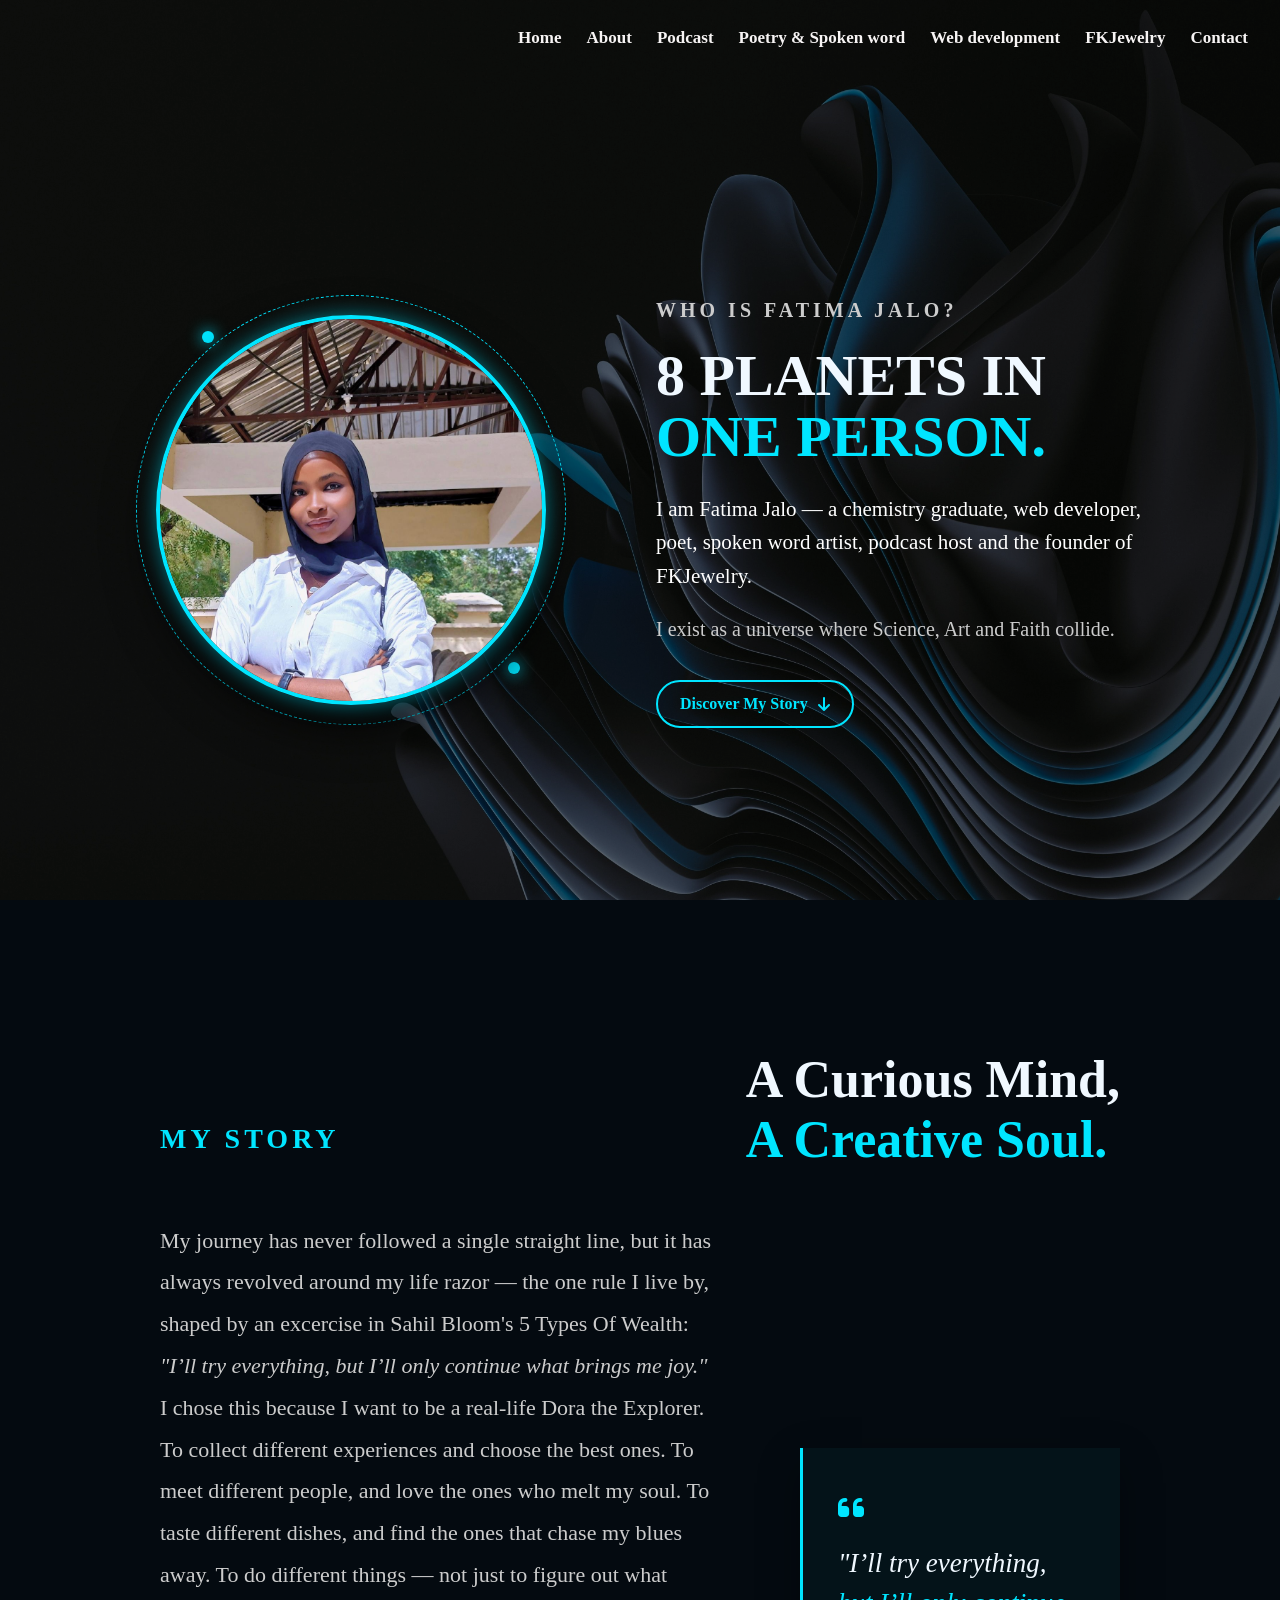
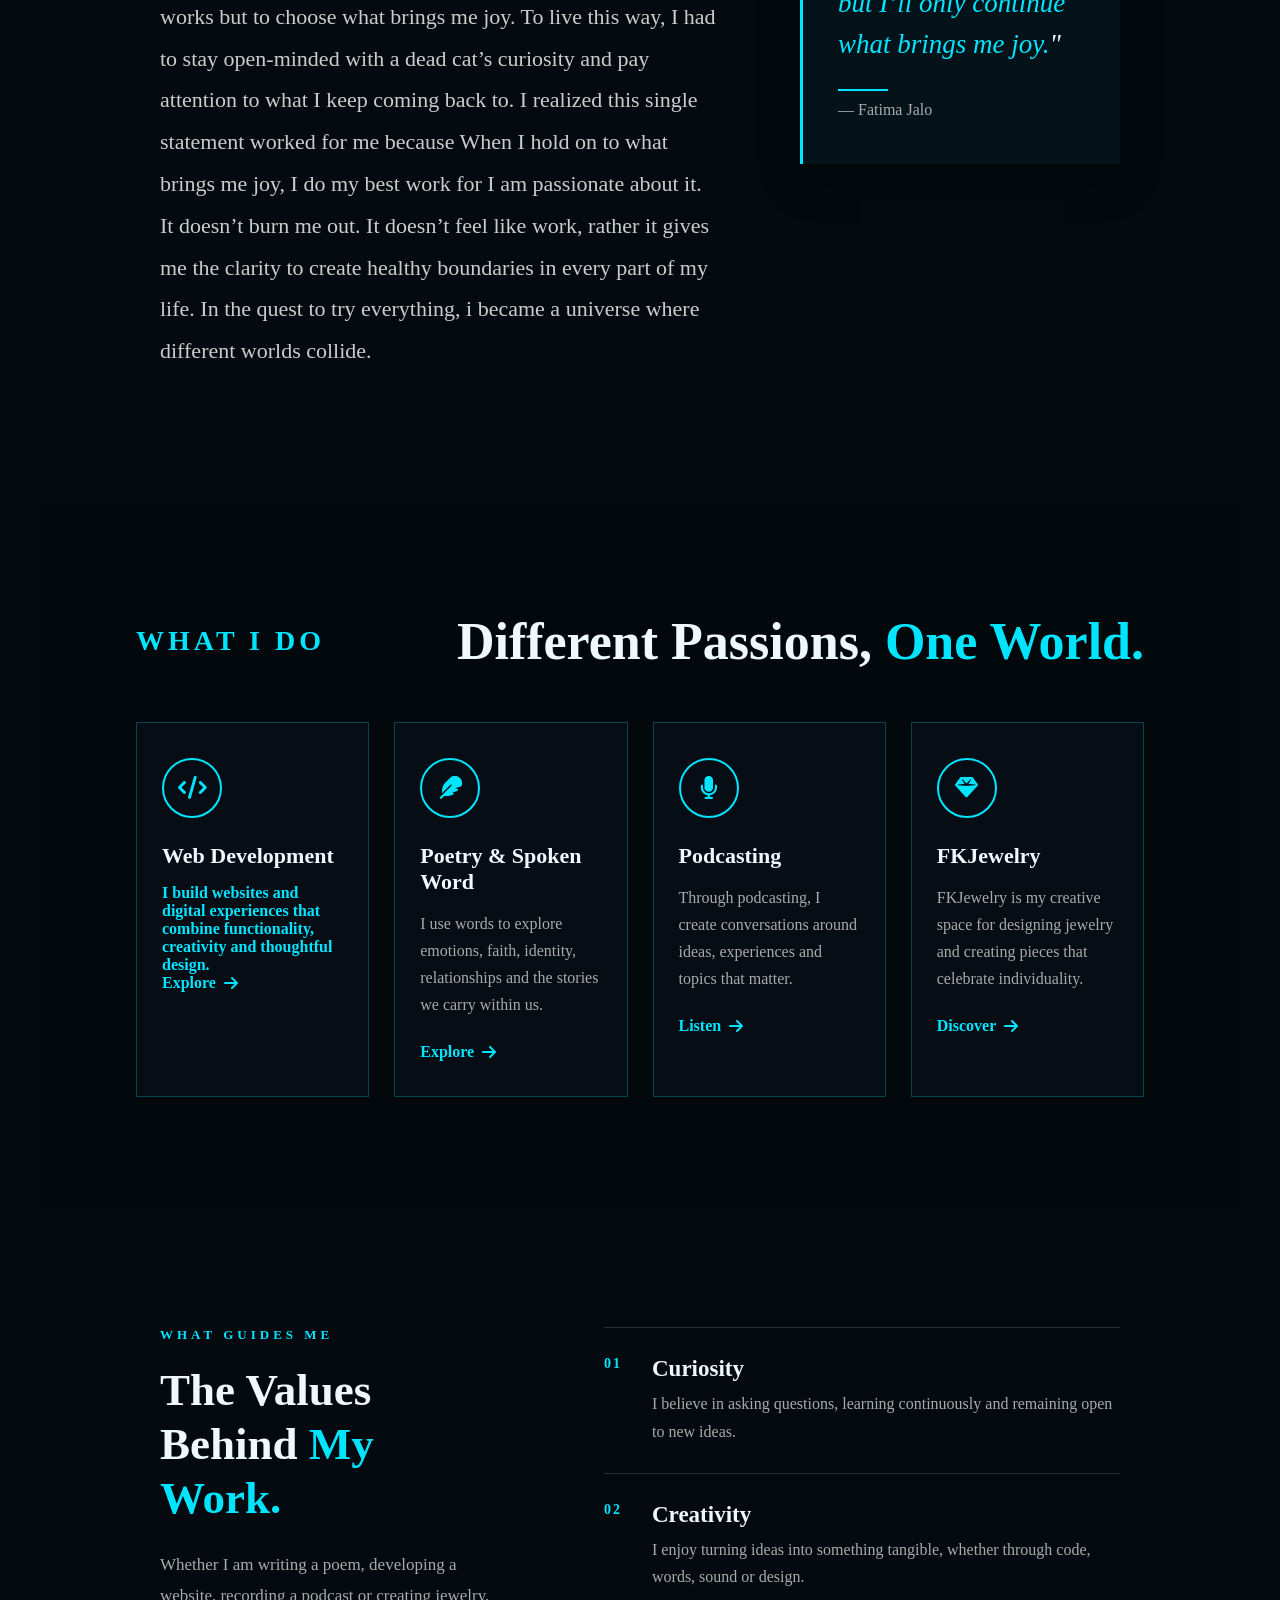
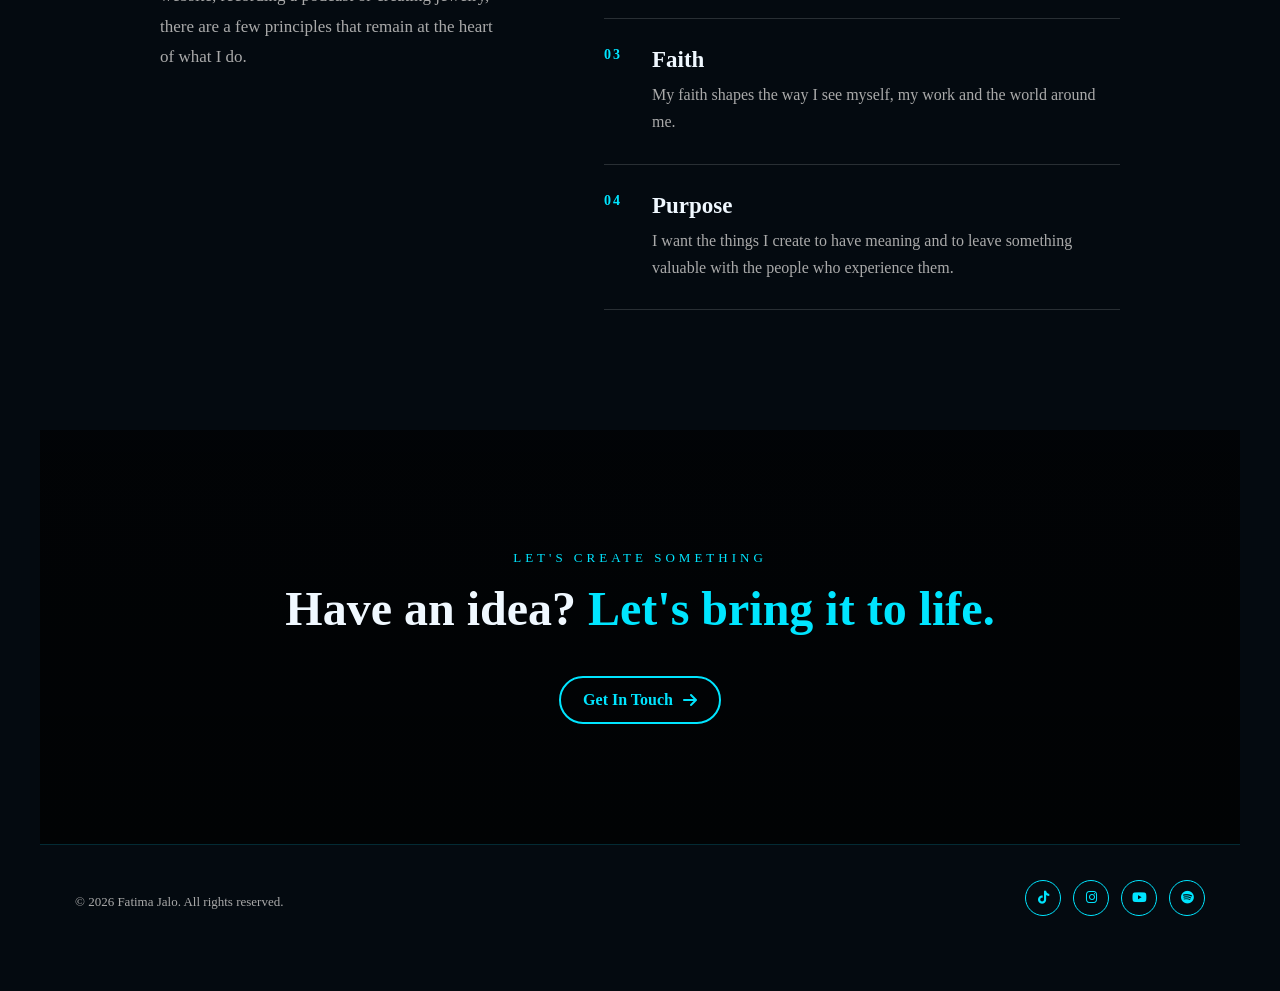
==== commit 5c9c1c7e: "Update about.html" ====
--- a/about.html
+++ b/about.html
@@ -35,15 +35,15 @@
     <!-- ================= NAVBAR ================= -->
 
     <header>
-        <nav class="navbar">
-            <a href="Index.html">Home</a>
-            <a href="About.html" class="active">About</a>
-            <a href="Podcast.html">Podcast</a>
-            <a href="Poetry & Spoken word.html">Poetry & Spoken word</a>
-            <a href="Web development.html">Web development</a>
-            <a href="FKJewelry.html">FKJewelry</a>
-            <a href="Contact.html">Contact</a>
-        </nav>
+      <nav class="navbar">
+    <a href="index.html">Home</a>
+    <a href="about.html">About</a>
+    <a href="podcast.html">Podcast</a>
+    <a href="poetry%20%26%20Spoken%20word.html">Poetry & Spoken word</a>
+    <a href="Web%20development.html">Web development</a>
+    <a href="fkjewelry.html">FKJewelry</a>
+    <a href="contact.html">Contact</a>
+</nav>
     </header>
 
 
